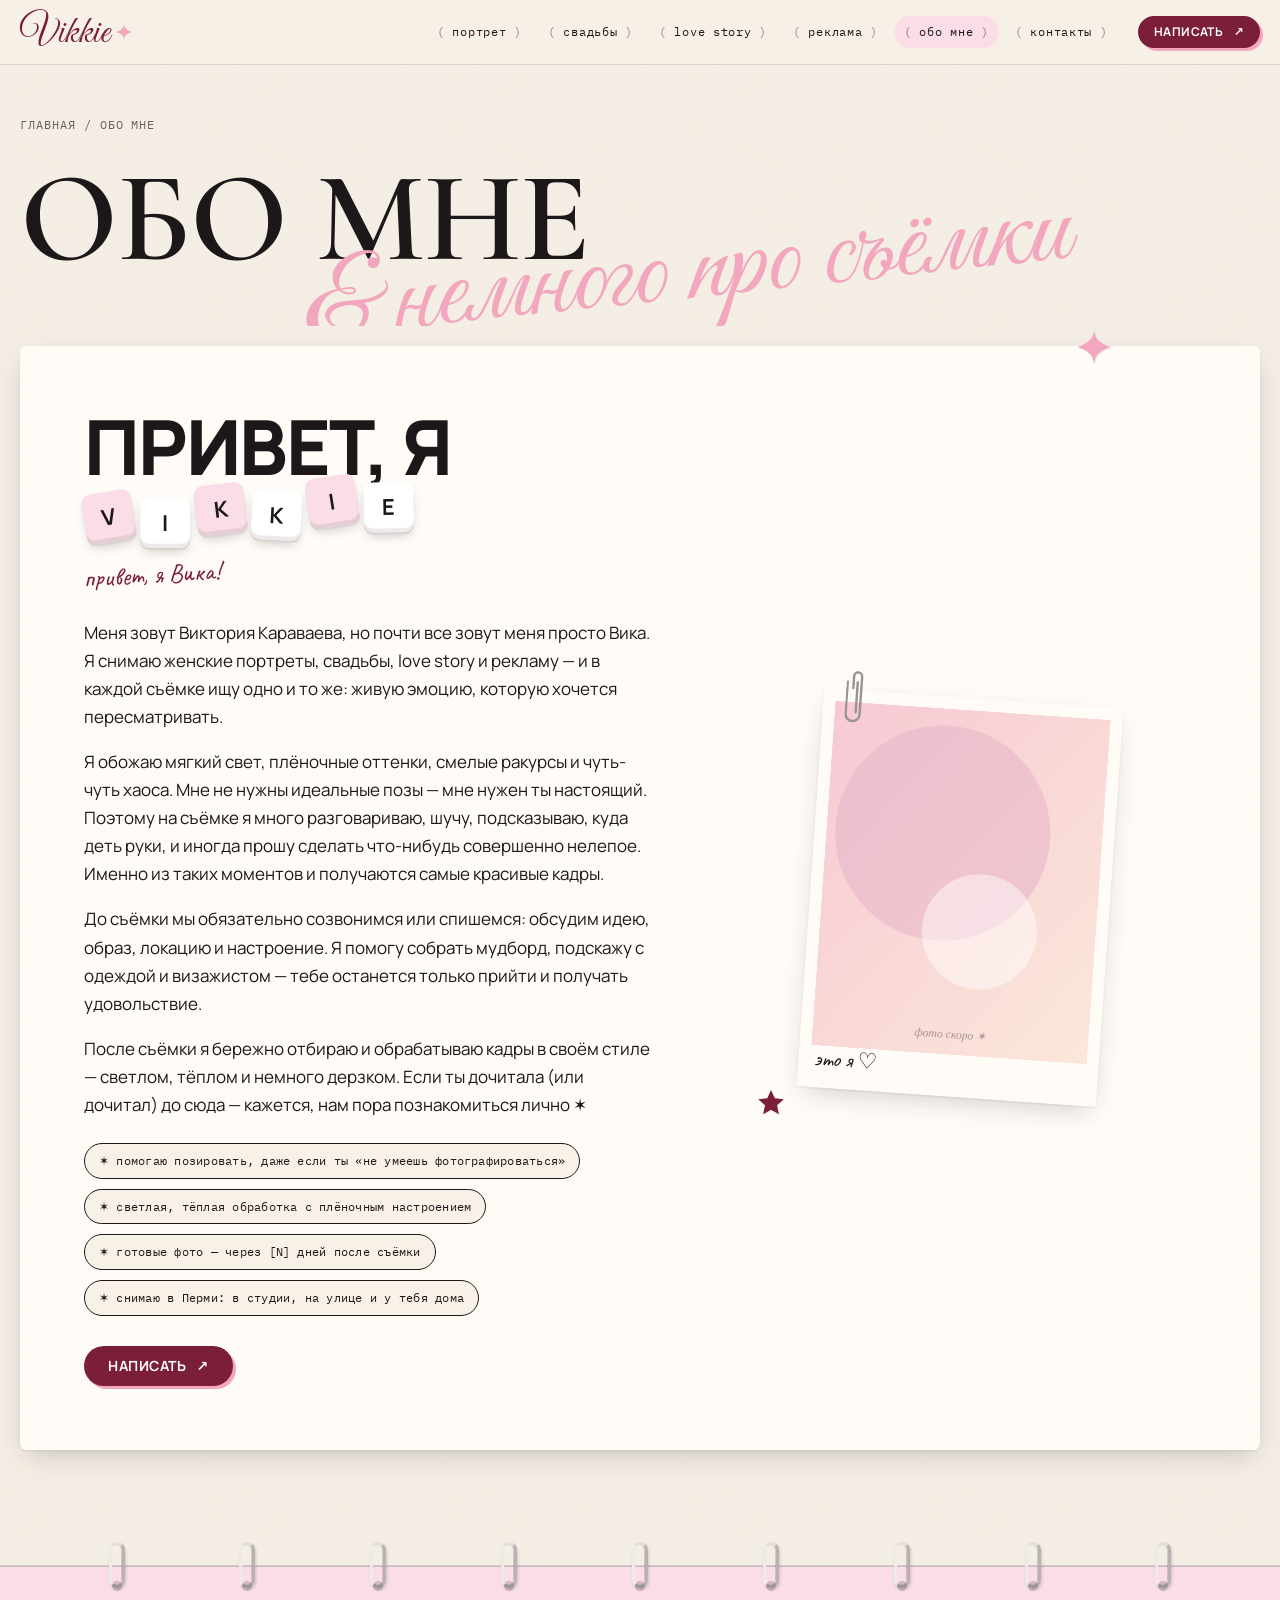
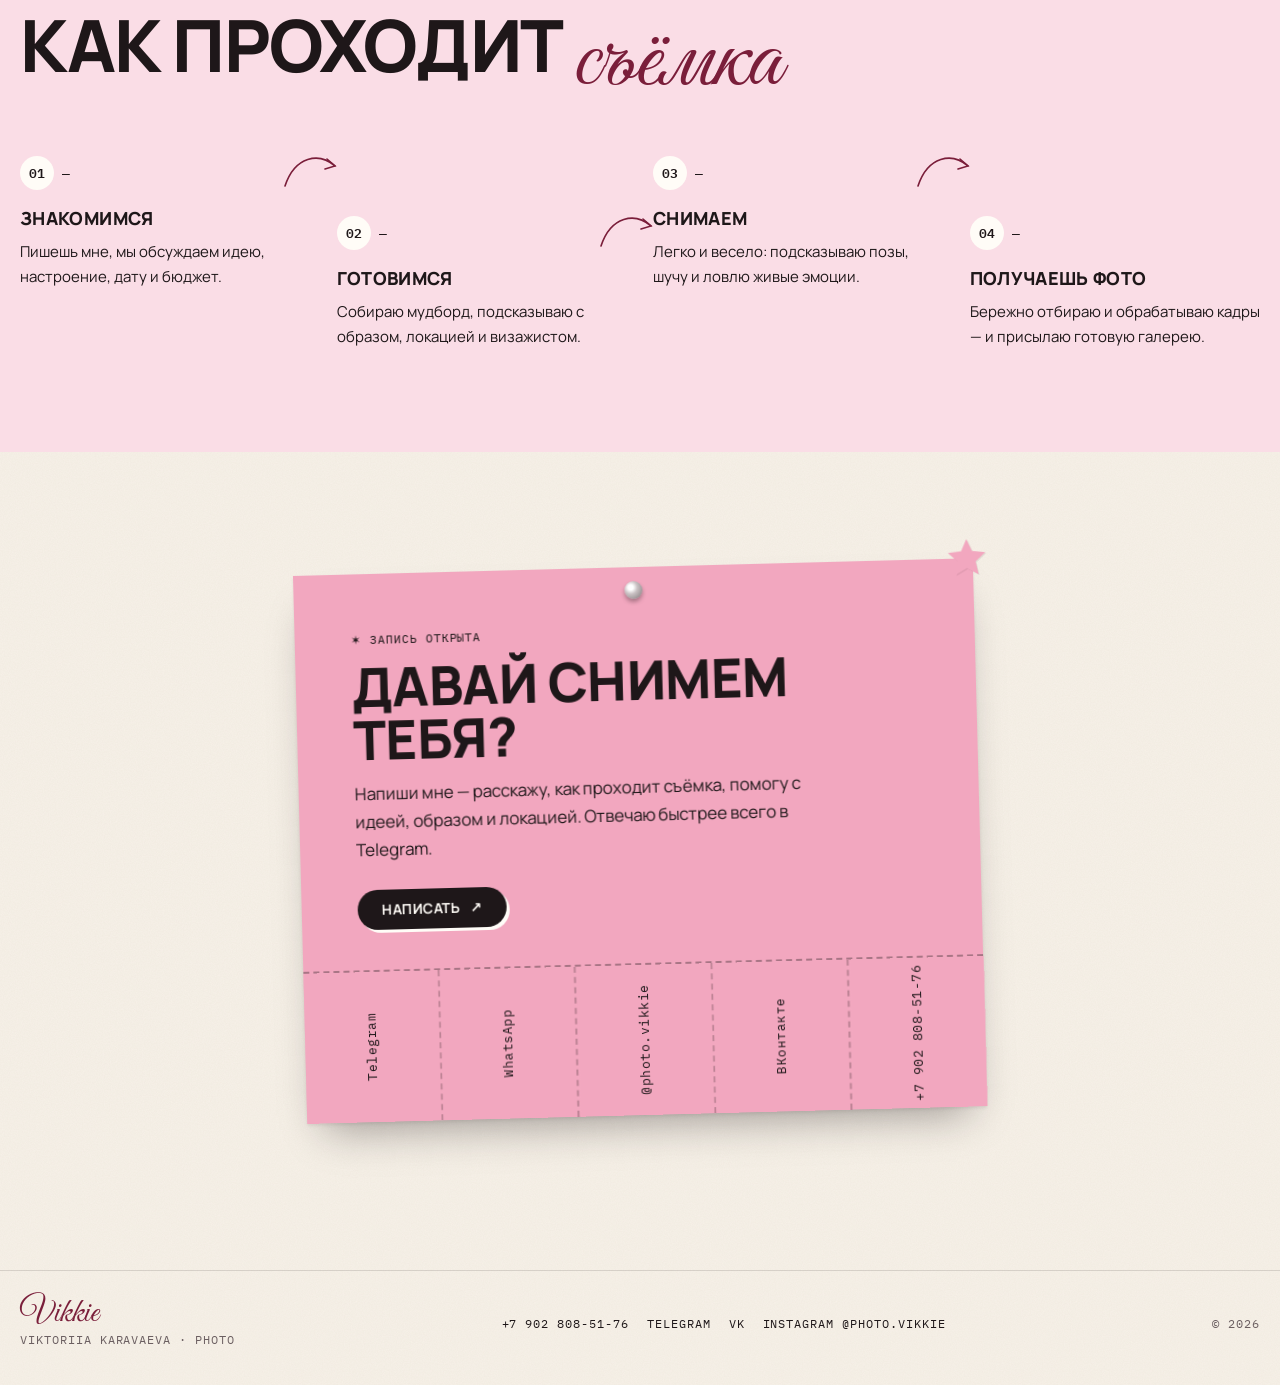
==== about.html @ a3061814 "Сайт-портфолио VIKKIE с админкой Decap CMS" ====
<!doctype html>
<html lang="ru" data-palette="powder">
<head>
  <meta charset="utf-8">
  <meta name="viewport" content="width=device-width, initial-scale=1">
  <title>Обо мне — VIKKIE</title>
  <meta name="description" content="VIKKIE — фотограф Виктория Караваева. Женский портрет, свадьбы, love story и рекламная съёмка.">
  <link rel="icon" href="/assets/favicon.svg" type="image/svg+xml">
  <link rel="preconnect" href="https://fonts.googleapis.com">
  <link rel="preconnect" href="https://fonts.gstatic.com" crossorigin>
  <link href="https://fonts.googleapis.com/css2?family=Caveat:wght@500;600&family=Cormorant+Garamond:ital,wght@0,500;0,600;1,500&family=Great+Vibes&family=IBM+Plex+Mono:wght@400;600&family=Manrope:wght@400;600;800&display=swap&subset=cyrillic" rel="stylesheet">
  <link rel="stylesheet" href="/assets/style.css">
  <script>try{var p=localStorage.getItem('vikkie-palette');if(p)document.documentElement.dataset.palette=p}catch(e){}</script>
</head>
<body data-page="about">
  <div id="app" data-loading></div>
  <script src="/assets/site.js" defer></script>
</body>
</html>
---- assets/style.css ----
/* ═══════════════════════════════════════════════════════════
   VIKKIE — стили сайта
   Палитры переключаются атрибутом <html data-palette="...">
   (выбирается в админке: Тексты и контакты → Главная страница)
   ═══════════════════════════════════════════════════════════ */

:root {
  --paper: #F7F1E8;
  --paper-2: #FFFCF7;
  --ink: #1E1719;
  --muted: #6B5F61;
  --line: rgba(30, 23, 25, .14);

  /* палитра по умолчанию: пудра + бордо */
  --a: #F2A7BF;        /* главный акцент (заливки, леттеринг) */
  --a-soft: #FADDE6;   /* мягкие подложки */
  --a-deep: #7A1E3A;   /* кнопки и акцентный текст */
  --a-2: #EFE2D2;      /* второй цвет (скотч, стикеры) */

  --f-script: "Great Vibes", "Marck Script", cursive;
  --f-serif: "Cormorant Garamond", Georgia, serif;
  --f-sans: "Manrope", system-ui, sans-serif;
  --f-mono: "IBM Plex Mono", ui-monospace, monospace;
  --f-hand: "Caveat", cursive;

  --shadow: 0 1px 2px rgba(30,23,25,.08), 0 10px 28px -8px rgba(30,23,25,.22);
  --radius: 4px;
  --wrap: 1240px;
}
[data-palette="sage"]      { --a:#F0A9C0; --a-soft:#F9DEE7; --a-deep:#4F6440; --a-2:#C9D6B0; }
[data-palette="raspberry"] { --a:#E2336E; --a-soft:#FBD3E0; --a-deep:#A3123F; --a-2:#FFE6EE; }
[data-palette="coral"]     { --a:#FF7B63; --a-soft:#FFDDD3; --a-deep:#C2381F; --a-2:#FFEBD6; }
[data-palette="lavender"]  { --a:#B9A0F3; --a-soft:#ECE4FF; --a-deep:#5B34B8; --a-2:#F6E9F2; }

*, *::before, *::after { box-sizing: border-box; }
html { scroll-behavior: smooth; }
body {
  margin: 0;
  background-color: var(--paper);
  /* бумажная фактура */
  background-image: url("data:image/svg+xml,%3Csvg xmlns='http://www.w3.org/2000/svg' width='240' height='240'%3E%3Cfilter id='n'%3E%3CfeTurbulence type='fractalNoise' baseFrequency='.85' numOctaves='3' stitchTiles='stitch'/%3E%3CfeColorMatrix values='0 0 0 0 .45 0 0 0 0 .38 0 0 0 0 .32 0 0 0 .09 0'/%3E%3C/filter%3E%3Crect width='100%25' height='100%25' filter='url(%23n)'/%3E%3C/svg%3E");
  color: var(--ink);
  font: 400 17px/1.65 var(--f-sans);
  -webkit-font-smoothing: antialiased;
  overflow-x: hidden;
}
img { max-width: 100%; display: block; }
a { color: inherit; }
button { font: inherit; color: inherit; }
::selection { background: var(--a); color: var(--ink); }

.wrap { width: min(100% - 32px, var(--wrap)); margin-inline: auto; }
.mono { font-family: var(--f-mono); font-size: 12px; letter-spacing: .08em; text-transform: uppercase; }
.script { font-family: var(--f-script); font-weight: 400; line-height: .9; }
.hand { font-family: var(--f-hand); font-weight: 600; }
.serif { font-family: var(--f-serif); }
.vlabel {
  writing-mode: vertical-rl; transform: rotate(180deg);
  font-family: var(--f-mono); font-size: 11px; letter-spacing: .3em; text-transform: uppercase; color: var(--muted);
}
.sr-only { position: absolute; width: 1px; height: 1px; overflow: hidden; clip: rect(0 0 0 0); }

/* ── Шапка ─────────────────────────────────────────────── */
.site-header {
  position: sticky; top: 0; z-index: 40;
  background: color-mix(in srgb, var(--paper) 88%, transparent);
  backdrop-filter: blur(8px);
  border-bottom: 1px solid var(--line);
}
.site-header .wrap { display: flex; align-items: center; gap: 20px; min-height: 64px; }
.logo { display: flex; align-items: center; gap: 6px; text-decoration: none; }
.logo .script { font-size: 38px; color: var(--a-deep); line-height: 1; padding-top: 4px; }
.logo svg { width: 16px; height: 16px; color: var(--a); }
.nav { display: flex; gap: 6px; margin-left: auto; flex-wrap: wrap; }
.nav a {
  font-family: var(--f-mono); font-size: 12px; letter-spacing: .06em; text-transform: lowercase;
  text-decoration: none; padding: 6px 10px; border-radius: 999px; transition: background .2s;
}
.nav a::before { content: "( "; opacity: .5; }
.nav a::after { content: " )"; opacity: .5; }
.nav a:hover, .nav a[aria-current="page"] { background: var(--a-soft); }
.burger { display: none; margin-left: auto; background: none; border: 1px solid var(--line); border-radius: 999px; padding: 8px 14px; cursor: pointer; }
@media (max-width: 1020px) {
  .burger { display: block; }
  .nav { display: none; position: absolute; left: 0; right: 0; top: 100%; background: var(--paper-2); padding: 12px 16px 18px; border-bottom: 1px solid var(--line); flex-direction: column; }
  .nav.open { display: flex; }
  .site-header .write { display: none; }
}

/* ── Кнопки и меню «Написать» ─────────────────────────── */
.btn {
  display: inline-flex; align-items: center; gap: 10px;
  background: var(--a-deep); color: var(--paper-2);
  border: 0; border-radius: 999px; padding: 13px 24px;
  font: 700 14px/1 var(--f-sans); letter-spacing: .04em; text-transform: uppercase;
  text-decoration: none; cursor: pointer;
  box-shadow: 3px 3px 0 var(--a);
  transition: transform .15s, box-shadow .15s;
}
.btn:hover { transform: translate(-1px,-1px); box-shadow: 5px 5px 0 var(--a); }
.btn.small { padding: 10px 16px; font-size: 12px; }
.btn.ghost { background: transparent; color: var(--ink); border: 1.5px solid var(--ink); box-shadow: none; }
.write { position: relative; display: inline-block; }
.write-menu {
  position: absolute; z-index: 50; top: calc(100% + 10px); left: 0; min-width: 230px;
  background: var(--paper-2); border-radius: 10px; padding: 8px; box-shadow: var(--shadow);
  display: none; transform: rotate(-1deg);
}
.write.right .write-menu { left: auto; right: 0; }
.write.up .write-menu { top: auto; bottom: calc(100% + 10px); }
.write.open .write-menu { display: block; }
.write-menu a {
  display: flex; align-items: center; gap: 12px; padding: 11px 12px; border-radius: 8px;
  text-decoration: none; font-weight: 600;
}
.write-menu a:hover { background: var(--a-soft); }
.write-menu a span.mono { margin-left: auto; color: var(--muted); font-size: 10px; }
.write-menu .ico { width: 22px; height: 22px; flex: none; color: var(--a-deep); }

/* ── Декор: полароид, скотч, скрепка, звёзды, кольца ──── */
.polaroid {
  --r: 0deg;
  position: relative; background: var(--paper-2);
  padding: 12px 12px 14px; box-shadow: var(--shadow);
  transform: rotate(var(--r)); transition: transform .3s ease;
}
.polaroid img { width: 100%; height: auto; background: var(--a-soft); }
.polaroid figcaption, .polaroid .cap {
  font-family: var(--f-hand); font-size: 22px; line-height: 1.1; color: var(--ink);
  padding: 10px 4px 0; min-height: 34px;
}
a.polaroid:hover, .polaroid.hoverable:hover { transform: rotate(0deg) scale(1.02); z-index: 3; }
.tape::before {
  content: ""; position: absolute; z-index: 2; top: -14px; left: 50%;
  width: 96px; height: 28px; transform: translateX(-50%) rotate(-4deg);
  background: color-mix(in srgb, var(--a-2) 75%, transparent);
  box-shadow: 0 1px 2px rgba(0,0,0,.06);
  -webkit-mask: linear-gradient(90deg, transparent 0 3px, #000 3px calc(100% - 3px), transparent 0) ,
    repeating-linear-gradient(180deg, #000 0 4px, transparent 4px 5px);
}
.tape.pink::before { background: color-mix(in srgb, var(--a) 55%, transparent); transform: translateX(-50%) rotate(3deg); }
.tape.corner::before { left: auto; right: -26px; top: 8px; transform: rotate(38deg); }
.clip { position: absolute; z-index: 3; top: -22px; left: 22px; width: 22px; height: 58px; color: #9a9294; }
.star { position: absolute; z-index: 4; color: var(--a); pointer-events: none; filter: drop-shadow(1px 1px 0 rgba(0,0,0,.08)); }
.star.deep { color: var(--a-deep); }
.star.spin { animation: spin 14s linear infinite; }
@keyframes spin { to { transform: rotate(360deg); } }

.rings {
  position: relative; height: 46px; display: flex; justify-content: space-around; align-items: center;
  padding-inline: 4%;
}
.rings::before { content: ""; position: absolute; left: 0; right: 0; top: 50%; height: 2px; background: linear-gradient(#cfc8c6, #aaa1a3); opacity: .7; }
.rings span {
  position: relative; width: 16px; height: 46px; border-radius: 10px;
  border: 3.5px solid #b9b1b3; border-left-color: #eeeae8; border-top-color: #e3dedc;
  box-shadow: inset -1px 0 0 rgba(0,0,0,.15), 1px 2px 3px rgba(0,0,0,.15);
}
.rings span::after { content: ""; position: absolute; left: 50%; bottom: -6px; transform: translateX(-50%); width: 10px; height: 10px; border-radius: 50%; background: rgba(30,23,25,.18); }

/* ── Общие заголовки ─────────────────────────────────── */
section { position: relative; }
.section { padding: clamp(64px, 9vw, 120px) 0; }
.h-big {
  font-family: var(--f-sans); font-weight: 800; letter-spacing: -.02em; text-transform: uppercase;
  font-size: clamp(34px, 6vw, 72px); line-height: .95; margin: 0;
}
.h-big .blank { display: inline-block; width: 1.6em; border-bottom: .07em solid currentColor; margin: 0 .12em; transform: translateY(-.1em); }
.h-big .script { text-transform: none; font-size: 1.35em; color: var(--a-deep); letter-spacing: 0; font-weight: 400; vertical-align: -.12em; }
.h-serif { font-family: var(--f-serif); font-weight: 500; font-size: clamp(32px, 5vw, 64px); line-height: 1; margin: 0; letter-spacing: -.01em; }
.h-serif em { font-style: italic; color: var(--a-deep); }
.note { font-family: var(--f-hand); font-size: 26px; color: var(--a-deep); transform: rotate(-3deg); display: inline-block; }
.lead { font-size: clamp(18px, 2vw, 21px); color: var(--ink); max-width: 56ch; }
.muted { color: var(--muted); }

/* ── HERO ────────────────────────────────────────────── */
.hero { padding: 40px 0 30px; overflow: hidden; }
.hero .wrap { position: relative; display: grid; grid-template-columns: 1.15fr .85fr; gap: 24px; align-items: center; min-height: min(78vh, 720px); }
.hero-text { position: relative; z-index: 2; }
.hero-kicker { display: flex; gap: 14px; align-items: center; color: var(--muted); }
.hero-kicker::after { content: ""; flex: 0 0 70px; height: 1px; background: var(--ink); opacity: .4; }
.hero-name { position: relative; margin: 0; padding-top: .45em; font-size: inherit; }
.hero-name .script {
  display: block; color: var(--a); font-size: clamp(120px, 21vw, 290px); line-height: .78;
  margin-left: -.04em; text-shadow: 2px 2px 0 color-mix(in srgb, var(--a-deep) 18%, transparent);
}
.hero-name .full {
  display: block; position: relative; margin-top: -0.2em; margin-left: 18%;
  font-family: var(--f-serif); font-weight: 600; text-transform: uppercase;
  letter-spacing: .28em; font-size: clamp(14px, 1.7vw, 20px);
}
.hero-tagline { max-width: 40ch; margin: 34px 0 28px; font-size: clamp(17px, 1.7vw, 20px); }
.hero-actions { display: flex; flex-wrap: wrap; gap: 14px; align-items: center; }
.hero-collage { position: relative; height: clamp(420px, 52vw, 620px); }
.hero-collage .polaroid { position: absolute; width: 58%; }
.hero-collage .p1 { --r: -7deg; top: 2%; left: 4%; }
.hero-collage .p2 { --r: 5deg; top: 24%; right: 0; width: 52%; z-index: 2; }
.hero-collage .p3 { --r: -2deg; bottom: 0; left: 18%; width: 46%; z-index: 3; }
.hero-collage .sticky {
  position: absolute; z-index: 5; right: 6%; bottom: 8%; width: 150px; padding: 16px 14px;
  background: var(--a-soft); transform: rotate(6deg); box-shadow: var(--shadow);
  font-family: var(--f-hand); font-size: 22px; line-height: 1.05;
}
.hero .vlabel { position: absolute; left: -4px; bottom: 0; }
@media (max-width: 860px) {
  .hero .wrap { grid-template-columns: 1fr; min-height: 0; }
  .hero-collage { height: 440px; max-width: 460px; margin: 10px auto 0; width: 100%; }
  .hero .vlabel { display: none; }
  .hero-name .full { margin-left: 8%; }
}

/* бегущая строка */
.marquee {
  background: var(--a-soft); border-block: 1px solid var(--line);
  transform: rotate(-1.2deg); margin: 30px -10px; overflow: hidden; white-space: nowrap;
}
.marquee-track { display: inline-flex; gap: 40px; padding: 14px 0; animation: marquee 32s linear infinite; }
.marquee-track span { font-family: var(--f-serif); font-style: italic; font-size: clamp(22px, 3vw, 34px); display: inline-flex; align-items: center; gap: 40px; }
.marquee-track span::after { content: "✶"; font-style: normal; color: var(--a-deep); font-size: .7em; }
@keyframes marquee { to { transform: translateX(-50%); } }

/* вступление */
.intro .wrap { display: grid; grid-template-columns: 140px 1fr; gap: 30px; }
.intro .num { font-family: var(--f-mono); font-size: 13px; color: var(--muted); padding-top: 14px; }
.intro .h-serif { max-width: 18ch; }
.intro p { margin: 24px 0 0 auto; max-width: 52ch; }
@media (max-width: 700px) { .intro .wrap { grid-template-columns: 1fr; gap: 6px; } }

/* ── Избранное (masonry) ─────────────────────────────── */
.featured-head { display: flex; flex-wrap: wrap; align-items: end; justify-content: space-between; gap: 16px; margin-bottom: 54px; }
.masonry { columns: 3 280px; column-gap: 34px; }
.masonry > * { break-inside: avoid; margin-bottom: 42px; display: block; text-decoration: none; }
.polaroid .cat-tag {
  position: absolute; z-index: 3; bottom: 14px; right: 14px; background: var(--a-soft); color: var(--a-deep);
  font-family: var(--f-mono); font-size: 10px; letter-spacing: .1em; text-transform: uppercase; padding: 4px 8px; border-radius: 99px;
}

/* ── Обо мне (тизер и страница) ───────────────────────── */
.about-card {
  position: relative; background: var(--paper-2); border-radius: 6px; box-shadow: var(--shadow);
  padding: clamp(28px, 5vw, 64px);
}
.about-grid { display: grid; grid-template-columns: 1.1fr .9fr; gap: clamp(30px, 5vw, 70px); align-items: center; }
.hi { display: flex; flex-wrap: wrap; align-items: center; gap: 4px 18px; }
.hi .h-big { font-size: clamp(40px, 6vw, 76px); }
.keys { display: flex; gap: 6px; transform: rotate(-4deg); }
.keys span {
  display: grid; place-items: center; width: clamp(34px, 4.4vw, 50px); aspect-ratio: 1;
  background: #fff; border-radius: 9px; font: 700 clamp(16px, 2vw, 22px)/1 var(--f-sans);
  box-shadow: inset 0 -4px 0 rgba(0,0,0,.08), 0 2px 0 #d9d2d0, 0 6px 12px -4px rgba(0,0,0,.25);
  transform: rotate(var(--k, 0deg)) translateY(var(--y, 0));
}
.keys span:nth-child(odd) { background: var(--a-soft); }
.about-text p { margin: 0 0 1em; }
.facts { display: flex; flex-wrap: wrap; gap: 10px; margin: 24px 0 30px; padding: 0; list-style: none; }
.facts li {
  font-family: var(--f-mono); font-size: 12px; letter-spacing: .02em;
  border: 1px solid var(--ink); border-radius: 999px; padding: 7px 14px; background: var(--paper);
}
.about-photo { position: relative; max-width: 380px; justify-self: center; width: 100%; }
.about-photo .polaroid { --r: 4deg; }
@media (max-width: 860px) { .about-grid { grid-template-columns: 1fr; } .about-photo { order: -1; max-width: 300px; } }

/* ── Категории (папки-разделители) ───────────────────── */
.cats-head { display: grid; grid-template-columns: 1fr auto; align-items: end; gap: 20px; margin-bottom: 60px; }
.cats { display: grid; grid-template-columns: repeat(4, 1fr); gap: 26px; }
.cat {
  position: relative; display: block; text-decoration: none;
  background: var(--paper-2); border-radius: 0 10px 10px 10px; padding: 14px 14px 22px;
  box-shadow: var(--shadow); transition: transform .3s;
}
.cat:nth-child(1) { transform: rotate(-2deg); }
.cat:nth-child(2) { transform: rotate(1.5deg) translateY(40px); }
.cat:nth-child(3) { transform: rotate(-1deg) translateY(-10px); }
.cat:nth-child(4) { transform: rotate(2.5deg) translateY(30px); }
.cat:hover { transform: rotate(0) translateY(-6px); }
.cat .tab {
  position: absolute; top: -30px; left: 0; height: 30px; padding: 6px 16px 0;
  background: var(--paper-2); border-radius: 10px 10px 0 0;
  font-family: var(--f-mono); font-size: 11px; letter-spacing: .1em; text-transform: uppercase;
}
.cat:nth-child(even) .tab { background: var(--a-soft); left: 30%; }
.cat .cover { aspect-ratio: 4/5; overflow: hidden; background: var(--a-soft); }
.cat .cover img { width: 100%; height: 100%; object-fit: cover; transition: transform .6s; }
.cat:hover .cover img { transform: scale(1.05); }
.cat h3 { font-family: var(--f-serif); font-weight: 600; font-size: 30px; line-height: 1; margin: 18px 0 2px; }
.cat .hand { color: var(--a-deep); font-size: 22px; }
.cat .more { display: block; margin-top: 12px; }
@media (max-width: 1000px) { .cats { grid-template-columns: repeat(2, 1fr); row-gap: 70px; } .cat:nth-child(n) { transform: rotate(0); } }
@media (max-width: 520px) { .cats { grid-template-columns: 1fr; } .cats-head { grid-template-columns: 1fr; } }

/* ── Как проходит съёмка ─────────────────────────────── */
.process { background: var(--a-soft); padding-block: 0 clamp(64px, 8vw, 110px); }
.process .rings { transform: translateY(-23px); }
.steps { display: grid; grid-template-columns: repeat(4, 1fr); gap: 26px; margin-top: 40px; counter-reset: step; }
.step { position: relative; padding-top: 10px; }
.step:nth-child(even) { margin-top: 60px; }
.step .n { font-family: var(--f-mono); font-size: 13px; display: flex; align-items: center; gap: 8px; }
.step .n b { display: grid; place-items: center; width: 34px; height: 34px; border-radius: 50%; background: var(--paper-2); font-weight: 600; }
.step h3 { font-family: var(--f-sans); font-weight: 800; text-transform: uppercase; font-size: 18px; margin: 14px 0 6px; letter-spacing: .02em; }
.step p { margin: 0; font-size: 15px; }
.step svg.arrow { position: absolute; right: -30px; top: 0; width: 60px; height: 50px; color: var(--a-deep); }
.step:last-child svg.arrow { display: none; }
@media (max-width: 900px) { .steps { grid-template-columns: 1fr 1fr; } .step:nth-child(even) { margin-top: 0; } .step svg.arrow { display: none; } }
@media (max-width: 520px) { .steps { grid-template-columns: 1fr; } }

/* ── Контакты: объявление с отрывными листочками ─────── */
.contact .wrap { display: grid; place-items: center; }
.flyer {
  position: relative; width: min(100%, 680px); background: var(--a);
  padding: clamp(32px, 5vw, 56px) clamp(24px, 5vw, 56px) 0; transform: rotate(-1.5deg);
  box-shadow: 0 2px 3px rgba(0,0,0,.08), 0 24px 40px -18px rgba(30,23,25,.4);
}
.flyer .pin { position: absolute; top: 14px; left: 50%; transform: translateX(-50%); width: 18px; height: 18px; border-radius: 50%; background: radial-gradient(circle at 35% 35%, #fff 0 15%, #c9c1c3 40%, #7d7476); box-shadow: 0 3px 4px rgba(0,0,0,.3); }
.flyer h2 { font-family: var(--f-sans); font-weight: 800; text-transform: uppercase; font-size: clamp(32px, 5vw, 54px); line-height: .98; margin: 10px 0 14px; letter-spacing: -.01em; color: var(--ink); }
.flyer p { max-width: 46ch; margin: 0 0 26px; }
.flyer .btn { background: var(--ink); box-shadow: 3px 3px 0 var(--paper-2); }
.tabs { display: flex; margin: 40px calc(-1 * clamp(24px, 5vw, 56px)) 0; border-top: 2px dashed rgba(30,23,25,.35); }
.tabs a {
  flex: 1; min-width: 0; height: 150px; display: flex; align-items: center; justify-content: center;
  border-left: 2px dashed rgba(30,23,25,.25); text-decoration: none;
  writing-mode: vertical-rl; transform: rotate(180deg);
  font-family: var(--f-mono); font-size: 13px; letter-spacing: .04em; background: var(--a);
  transition: transform .2s;
}
.tabs a:last-child { border-left: 0; }
.tabs a:hover { transform: rotate(180deg) translateY(-8px) rotate(-3deg); background: var(--a-soft); }
@media (max-width: 520px) { .tabs a { height: 130px; font-size: 11px; } }

/* ── Подвал ─────────────────────────────────────────── */
.site-footer { border-top: 1px solid var(--line); padding: 28px 0 36px; margin-top: 40px; }
.site-footer .wrap { display: flex; flex-wrap: wrap; gap: 16px 30px; align-items: center; justify-content: space-between; }
.site-footer .script { font-size: 34px; color: var(--a-deep); }
.site-footer nav { display: flex; flex-wrap: wrap; gap: 6px 18px; }
.site-footer a { text-decoration: none; }
.site-footer a:hover { text-decoration: underline; }

/* ── Страница категории ──────────────────────────────── */
.page-head { padding: 50px 0 40px; position: relative; overflow: hidden; }
.crumbs { color: var(--muted); }
.crumbs a { text-decoration: none; }
.page-title { position: relative; margin: 26px 0 10px; }
.page-title h1 { font-family: var(--f-serif); font-weight: 600; text-transform: uppercase; font-size: clamp(48px, 10vw, 140px); line-height: .9; letter-spacing: -.01em; margin: 0; }
.page-title .script { position: absolute; left: clamp(40px, 22vw, 360px); bottom: -.42em; color: var(--a); font-size: clamp(54px, 9vw, 120px); transform: rotate(-6deg); white-space: nowrap; pointer-events: none; }
.page-desc { display: grid; grid-template-columns: 1fr 1fr; gap: 30px; margin-top: 70px; align-items: end; }
.cat-switch { display: flex; flex-wrap: wrap; gap: 8px; justify-content: flex-end; }
.cat-switch a { text-decoration: none; border: 1px solid var(--ink); border-radius: 999px; padding: 6px 14px; font-family: var(--f-mono); font-size: 12px; }
.cat-switch a[aria-current="page"], .cat-switch a:hover { background: var(--a); border-color: var(--a); }
@media (max-width: 760px) { .page-desc { grid-template-columns: 1fr; } .cat-switch { justify-content: flex-start; } }
.gallery { padding-bottom: 60px; }
.gallery .polaroid { cursor: zoom-in; border: 0; width: 100%; text-align: left; }
.empty { text-align: center; padding: 60px 0; }

/* лайтбокс */
.lightbox { position: fixed; inset: 0; z-index: 100; background: rgba(247, 241, 232, .96); display: none; align-items: center; justify-content: center; padding: 60px 70px; }
.lightbox.open { display: flex; }
.lightbox figure { margin: 0; background: var(--paper-2); padding: 14px 14px 10px; box-shadow: var(--shadow); max-height: 100%; display: flex; flex-direction: column; }
.lightbox img { max-height: calc(100vh - 190px); max-width: min(1100px, calc(100vw - 140px)); width: auto; object-fit: contain; }
.lightbox figcaption { font-family: var(--f-hand); font-size: 24px; padding-top: 6px; min-height: 30px; }
.lb-btn { position: absolute; background: var(--paper-2); border: 1px solid var(--line); border-radius: 50%; width: 48px; height: 48px; font-size: 20px; cursor: pointer; display: grid; place-items: center; }
.lb-btn:hover { background: var(--a-soft); }
.lb-close { top: 16px; right: 16px; }
.lb-prev { left: 12px; top: 50%; transform: translateY(-50%); }
.lb-next { right: 12px; top: 50%; transform: translateY(-50%); }
.lb-count { position: absolute; bottom: 18px; left: 50%; transform: translateX(-50%); }
@media (max-width: 600px) { .lightbox { padding: 70px 10px; } .lightbox img { max-width: calc(100vw - 48px); } .lb-prev, .lb-next { top: auto; bottom: 10px; transform: none; } }

/* ── Палитры (демо-страница) ─────────────────────────── */
.swatches { display: grid; grid-template-columns: repeat(auto-fit, minmax(210px, 1fr)); gap: 30px; margin-top: 40px; }
.swatch { background: var(--paper-2); padding: 12px 12px 18px; box-shadow: var(--shadow); text-decoration: none; display: block; transition: transform .25s; }
.swatch:nth-child(odd) { transform: rotate(-1.5deg); } .swatch:nth-child(even) { transform: rotate(1.5deg); }
.swatch:hover { transform: rotate(0) translateY(-6px); }
.swatch .chip { height: 170px; background: var(--a); position: relative; padding: 14px; display: flex; flex-direction: column; justify-content: flex-end; }
.swatch .chip .script { font-size: 64px; color: var(--paper-2); }
.swatch .row { display: flex; height: 34px; }
.swatch .row i { flex: 1; }
.swatch h3 { font-family: var(--f-sans); font-weight: 800; font-size: 15px; text-transform: uppercase; letter-spacing: .04em; margin: 14px 0 2px; }

/* загрузка */
[data-loading] { opacity: 0; }
.fade-in { animation: fade .7s ease both; }
@keyframes fade { from { opacity: 0; transform: translateY(14px); } to { opacity: 1; transform: none; } }
@media (prefers-reduced-motion: reduce) { *, *::before, *::after { animation: none !important; transition: none !important; } }
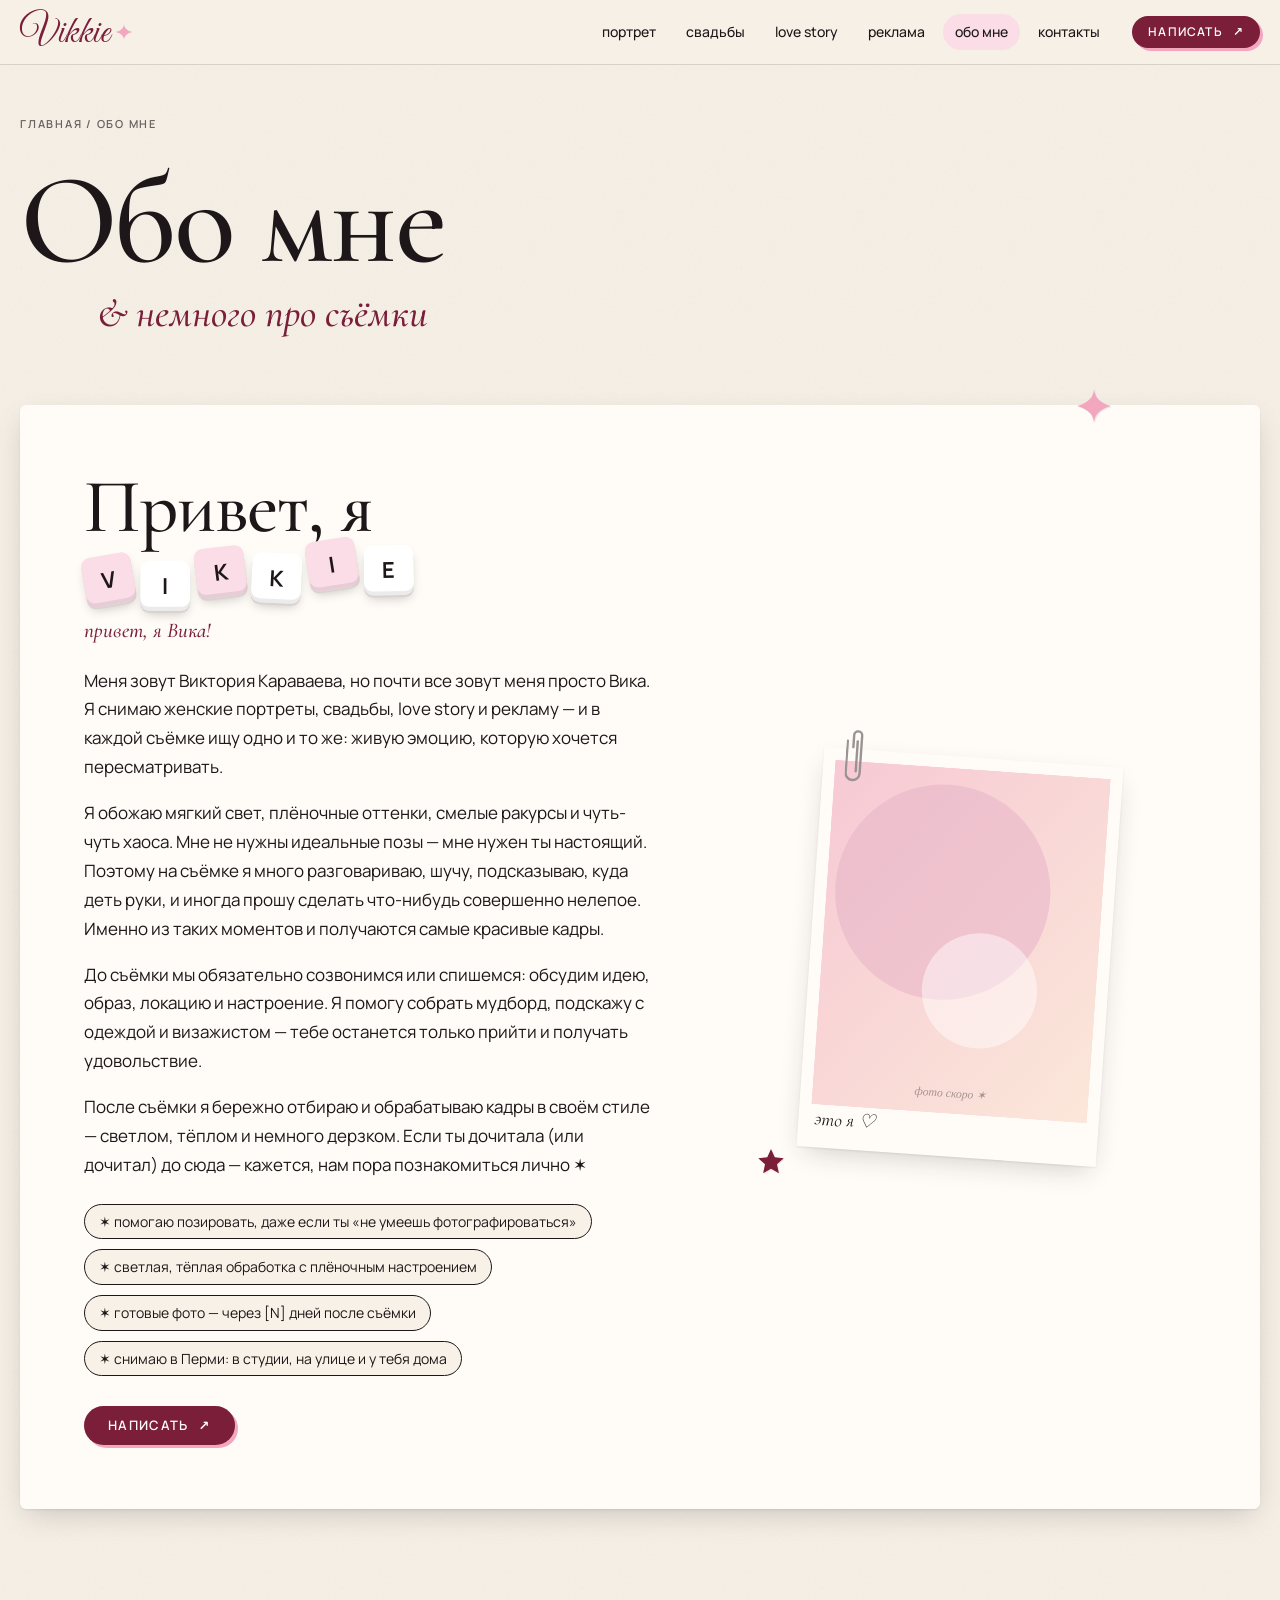
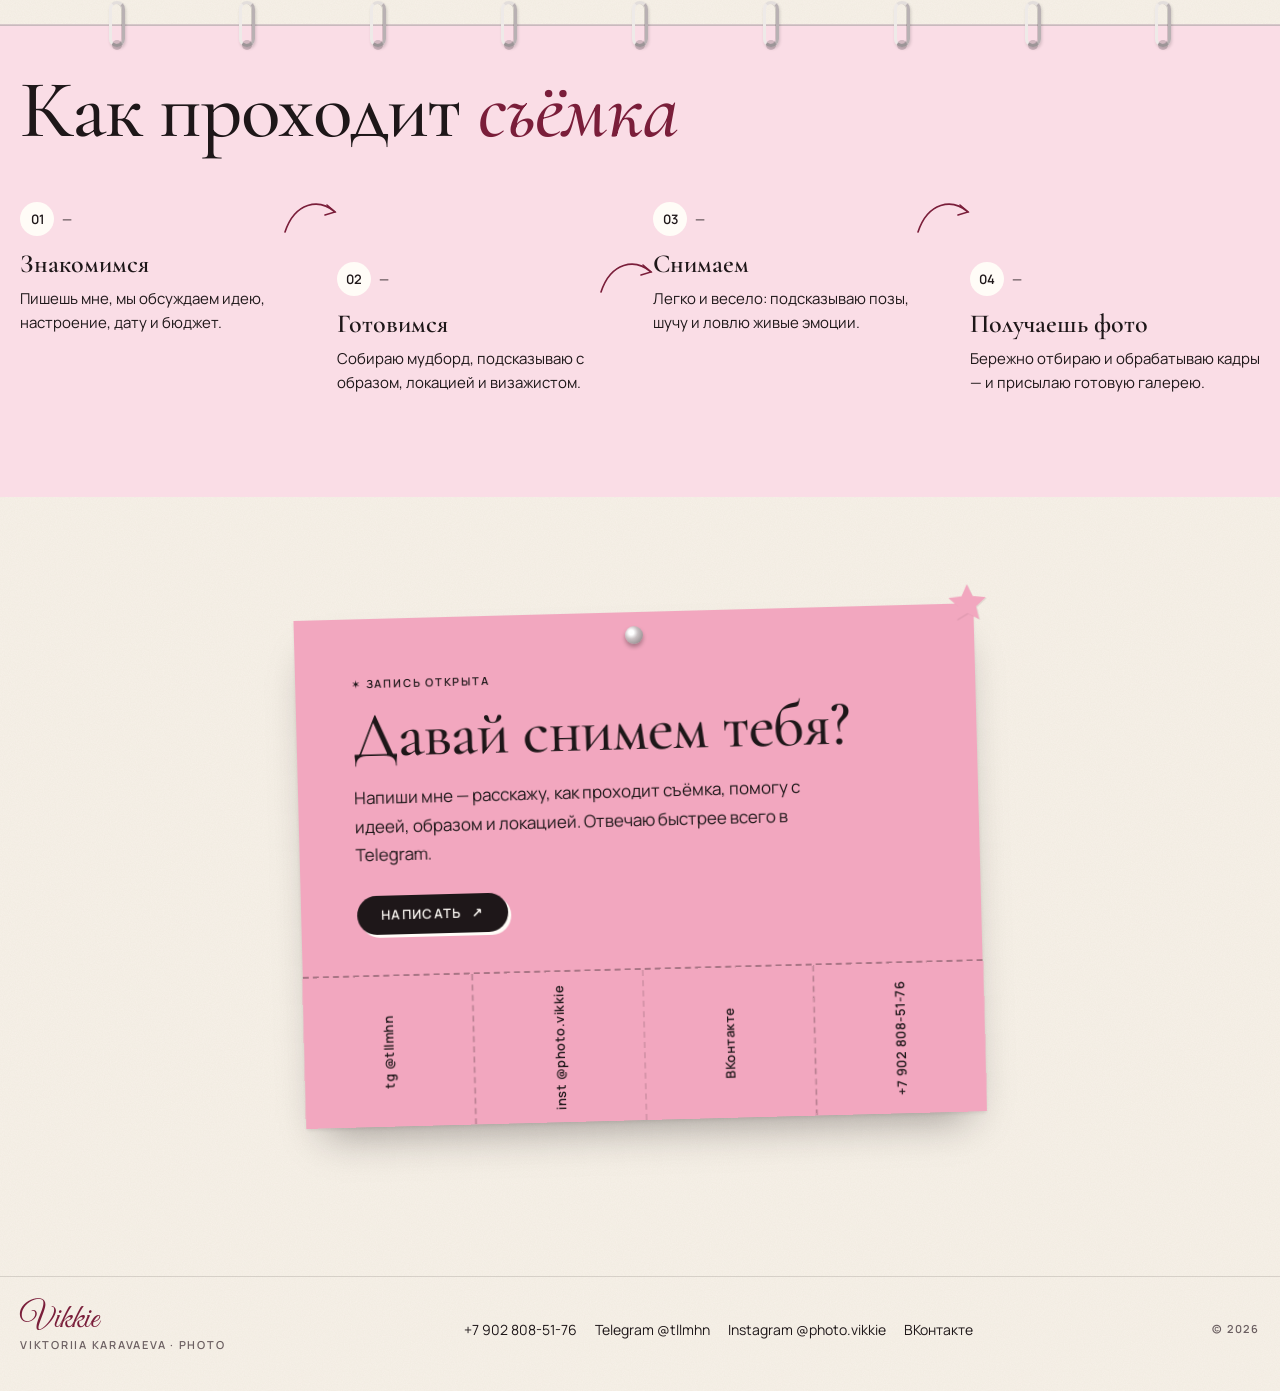
==== commit 801d6dbf: "Типографика: Cormorant + Manrope; контакты без WhatsApp, новый Telegram и VK" ====
--- a/about.html
+++ b/about.html
@@ -8,7 +8,7 @@
   <link rel="icon" href="/assets/favicon.svg" type="image/svg+xml">
   <link rel="preconnect" href="https://fonts.googleapis.com">
   <link rel="preconnect" href="https://fonts.gstatic.com" crossorigin>
-  <link href="https://fonts.googleapis.com/css2?family=Caveat:wght@500;600&family=Cormorant+Garamond:ital,wght@0,500;0,600;1,500&family=Great+Vibes&family=IBM+Plex+Mono:wght@400;600&family=Manrope:wght@400;600;800&display=swap&subset=cyrillic" rel="stylesheet">
+  <link href="https://fonts.googleapis.com/css2?family=Cormorant+Garamond:ital,wght@0,500;0,600;1,500&family=Great+Vibes&family=Manrope:wght@400;500;600&display=swap&subset=cyrillic" rel="stylesheet">
   <link rel="stylesheet" href="/assets/style.css">
   <script>try{var p=localStorage.getItem('vikkie-palette');if(p)document.documentElement.dataset.palette=p}catch(e){}</script>
 </head>
--- a/assets/style.css
+++ b/assets/style.css
@@ -17,11 +17,13 @@
   --a-deep: #7A1E3A;   /* кнопки и акцентный текст */
   --a-2: #EFE2D2;      /* второй цвет (скотч, стикеры) */
 
-  --f-script: "Great Vibes", "Marck Script", cursive;
+  /* Типографика: 1 антиква (заголовки, акценты) + 1 гротеск (текст, подписи).
+     Каллиграфия — только логотип «Vikkie». */
+  --f-script: "Great Vibes", cursive;
   --f-serif: "Cormorant Garamond", Georgia, serif;
   --f-sans: "Manrope", system-ui, sans-serif;
-  --f-mono: "IBM Plex Mono", ui-monospace, monospace;
-  --f-hand: "Caveat", cursive;
+  --f-mono: var(--f-sans);
+  --f-hand: var(--f-serif);
 
   --shadow: 0 1px 2px rgba(30,23,25,.08), 0 10px 28px -8px rgba(30,23,25,.22);
   --radius: 4px;
@@ -40,7 +42,7 @@
   /* бумажная фактура */
   background-image: url("data:image/svg+xml,%3Csvg xmlns='http://www.w3.org/2000/svg' width='240' height='240'%3E%3Cfilter id='n'%3E%3CfeTurbulence type='fractalNoise' baseFrequency='.85' numOctaves='3' stitchTiles='stitch'/%3E%3CfeColorMatrix values='0 0 0 0 .45 0 0 0 0 .38 0 0 0 0 .32 0 0 0 .09 0'/%3E%3C/filter%3E%3Crect width='100%25' height='100%25' filter='url(%23n)'/%3E%3C/svg%3E");
   color: var(--ink);
-  font: 400 17px/1.65 var(--f-sans);
+  font: 400 17px/1.7 var(--f-sans);
   -webkit-font-smoothing: antialiased;
   overflow-x: hidden;
 }
@@ -50,13 +52,14 @@
 ::selection { background: var(--a); color: var(--ink); }
 
 .wrap { width: min(100% - 32px, var(--wrap)); margin-inline: auto; }
-.mono { font-family: var(--f-mono); font-size: 12px; letter-spacing: .08em; text-transform: uppercase; }
-.script { font-family: var(--f-script); font-weight: 400; line-height: .9; }
-.hand { font-family: var(--f-hand); font-weight: 600; }
+.mono { font-family: var(--f-sans); font-size: 11px; font-weight: 600; letter-spacing: .16em; text-transform: uppercase; }
+.wordmark { font-family: var(--f-script); font-weight: 400; line-height: .9; }
+.script { font-family: var(--f-serif); font-style: italic; font-weight: 500; }
+.hand { font-family: var(--f-serif); font-style: italic; font-weight: 500; }
 .serif { font-family: var(--f-serif); }
 .vlabel {
   writing-mode: vertical-rl; transform: rotate(180deg);
-  font-family: var(--f-mono); font-size: 11px; letter-spacing: .3em; text-transform: uppercase; color: var(--muted);
+  font-family: var(--f-sans); font-size: 10px; font-weight: 600; letter-spacing: .3em; text-transform: uppercase; color: var(--muted);
 }
 .sr-only { position: absolute; width: 1px; height: 1px; overflow: hidden; clip: rect(0 0 0 0); }
 
@@ -69,15 +72,13 @@
 }
 .site-header .wrap { display: flex; align-items: center; gap: 20px; min-height: 64px; }
 .logo { display: flex; align-items: center; gap: 6px; text-decoration: none; }
-.logo .script { font-size: 38px; color: var(--a-deep); line-height: 1; padding-top: 4px; }
+.logo .wordmark { font-size: 38px; color: var(--a-deep); line-height: 1; padding-top: 4px; }
 .logo svg { width: 16px; height: 16px; color: var(--a); }
 .nav { display: flex; gap: 6px; margin-left: auto; flex-wrap: wrap; }
 .nav a {
-  font-family: var(--f-mono); font-size: 12px; letter-spacing: .06em; text-transform: lowercase;
-  text-decoration: none; padding: 6px 10px; border-radius: 999px; transition: background .2s;
-}
-.nav a::before { content: "( "; opacity: .5; }
-.nav a::after { content: " )"; opacity: .5; }
+  font-family: var(--f-sans); font-size: 14px; font-weight: 500;
+  text-decoration: none; padding: 6px 12px; border-radius: 999px; transition: background .2s;
+}
 .nav a:hover, .nav a[aria-current="page"] { background: var(--a-soft); }
 .burger { display: none; margin-left: auto; background: none; border: 1px solid var(--line); border-radius: 999px; padding: 8px 14px; cursor: pointer; }
 @media (max-width: 1020px) {
@@ -92,7 +93,7 @@
   display: inline-flex; align-items: center; gap: 10px;
   background: var(--a-deep); color: var(--paper-2);
   border: 0; border-radius: 999px; padding: 13px 24px;
-  font: 700 14px/1 var(--f-sans); letter-spacing: .04em; text-transform: uppercase;
+  font: 600 13px/1 var(--f-sans); letter-spacing: .1em; text-transform: uppercase;
   text-decoration: none; cursor: pointer;
   box-shadow: 3px 3px 0 var(--a);
   transition: transform .15s, box-shadow .15s;
@@ -126,7 +127,7 @@
 }
 .polaroid img { width: 100%; height: auto; background: var(--a-soft); }
 .polaroid figcaption, .polaroid .cap {
-  font-family: var(--f-hand); font-size: 22px; line-height: 1.1; color: var(--ink);
+  font-family: var(--f-serif); font-style: italic; font-size: 19px; line-height: 1.2; color: var(--ink);
   padding: 10px 4px 0; min-height: 34px;
 }
 a.polaroid:hover, .polaroid.hoverable:hover { transform: rotate(0deg) scale(1.02); z-index: 3; }
@@ -162,14 +163,14 @@
 section { position: relative; }
 .section { padding: clamp(64px, 9vw, 120px) 0; }
 .h-big {
-  font-family: var(--f-sans); font-weight: 800; letter-spacing: -.02em; text-transform: uppercase;
-  font-size: clamp(34px, 6vw, 72px); line-height: .95; margin: 0;
-}
-.h-big .blank { display: inline-block; width: 1.6em; border-bottom: .07em solid currentColor; margin: 0 .12em; transform: translateY(-.1em); }
-.h-big .script { text-transform: none; font-size: 1.35em; color: var(--a-deep); letter-spacing: 0; font-weight: 400; vertical-align: -.12em; }
-.h-serif { font-family: var(--f-serif); font-weight: 500; font-size: clamp(32px, 5vw, 64px); line-height: 1; margin: 0; letter-spacing: -.01em; }
+  font-family: var(--f-serif); font-weight: 500; letter-spacing: -.015em;
+  font-size: clamp(40px, 6.4vw, 84px); line-height: 1; margin: 0;
+}
+.h-big .blank { display: inline-block; width: 1.2em; border-bottom: 1.5px solid currentColor; margin: 0 .18em; transform: translateY(-.25em); }
+.h-big .script { color: var(--a-deep); }
+.h-serif { font-family: var(--f-serif); font-weight: 500; font-size: clamp(34px, 5vw, 64px); line-height: 1.05; margin: 0; letter-spacing: -.01em; }
 .h-serif em { font-style: italic; color: var(--a-deep); }
-.note { font-family: var(--f-hand); font-size: 26px; color: var(--a-deep); transform: rotate(-3deg); display: inline-block; }
+.note { font-family: var(--f-serif); font-style: italic; font-weight: 500; font-size: 21px; line-height: 1.3; color: var(--a-deep); display: inline-block; }
 .lead { font-size: clamp(18px, 2vw, 21px); color: var(--ink); max-width: 56ch; }
 .muted { color: var(--muted); }
 
@@ -179,15 +180,15 @@
 .hero-text { position: relative; z-index: 2; }
 .hero-kicker { display: flex; gap: 14px; align-items: center; color: var(--muted); }
 .hero-kicker::after { content: ""; flex: 0 0 70px; height: 1px; background: var(--ink); opacity: .4; }
-.hero-name { position: relative; margin: 0; padding-top: .45em; font-size: inherit; }
-.hero-name .script {
+.hero-name { position: relative; margin: 0; padding-top: clamp(36px, 5.5vw, 80px); font-size: inherit; }
+.hero-name .wordmark {
   display: block; color: var(--a); font-size: clamp(120px, 21vw, 290px); line-height: .78;
   margin-left: -.04em; text-shadow: 2px 2px 0 color-mix(in srgb, var(--a-deep) 18%, transparent);
 }
 .hero-name .full {
   display: block; position: relative; margin-top: -0.2em; margin-left: 18%;
-  font-family: var(--f-serif); font-weight: 600; text-transform: uppercase;
-  letter-spacing: .28em; font-size: clamp(14px, 1.7vw, 20px);
+  font-family: var(--f-sans); font-weight: 500; text-transform: uppercase;
+  letter-spacing: .32em; font-size: clamp(11px, 1.2vw, 14px);
 }
 .hero-tagline { max-width: 40ch; margin: 34px 0 28px; font-size: clamp(17px, 1.7vw, 20px); }
 .hero-actions { display: flex; flex-wrap: wrap; gap: 14px; align-items: center; }
@@ -199,7 +200,7 @@
 .hero-collage .sticky {
   position: absolute; z-index: 5; right: 6%; bottom: 8%; width: 150px; padding: 16px 14px;
   background: var(--a-soft); transform: rotate(6deg); box-shadow: var(--shadow);
-  font-family: var(--f-hand); font-size: 22px; line-height: 1.05;
+  font-family: var(--f-serif); font-style: italic; font-weight: 500; font-size: 19px; line-height: 1.2;
 }
 .hero .vlabel { position: absolute; left: -4px; bottom: 0; }
 @media (max-width: 860px) {
@@ -254,7 +255,7 @@
 .about-text p { margin: 0 0 1em; }
 .facts { display: flex; flex-wrap: wrap; gap: 10px; margin: 24px 0 30px; padding: 0; list-style: none; }
 .facts li {
-  font-family: var(--f-mono); font-size: 12px; letter-spacing: .02em;
+  font-family: var(--f-sans); font-size: 14px; line-height: 1.4;
   border: 1px solid var(--ink); border-radius: 999px; padding: 7px 14px; background: var(--paper);
 }
 .about-photo { position: relative; max-width: 380px; justify-self: center; width: 100%; }
@@ -277,14 +278,14 @@
 .cat .tab {
   position: absolute; top: -30px; left: 0; height: 30px; padding: 6px 16px 0;
   background: var(--paper-2); border-radius: 10px 10px 0 0;
-  font-family: var(--f-mono); font-size: 11px; letter-spacing: .1em; text-transform: uppercase;
+  font-family: var(--f-sans); font-size: 10px; font-weight: 600; letter-spacing: .16em; text-transform: uppercase;
 }
 .cat:nth-child(even) .tab { background: var(--a-soft); left: 30%; }
 .cat .cover { aspect-ratio: 4/5; overflow: hidden; background: var(--a-soft); }
 .cat .cover img { width: 100%; height: 100%; object-fit: cover; transition: transform .6s; }
 .cat:hover .cover img { transform: scale(1.05); }
-.cat h3 { font-family: var(--f-serif); font-weight: 600; font-size: 30px; line-height: 1; margin: 18px 0 2px; }
-.cat .hand { color: var(--a-deep); font-size: 22px; }
+.cat h3 { font-family: var(--f-serif); font-weight: 500; font-size: 30px; line-height: 1.05; margin: 18px 0 4px; }
+.cat .hand { color: var(--a-deep); font-size: 18px; }
 .cat .more { display: block; margin-top: 12px; }
 @media (max-width: 1000px) { .cats { grid-template-columns: repeat(2, 1fr); row-gap: 70px; } .cat:nth-child(n) { transform: rotate(0); } }
 @media (max-width: 520px) { .cats { grid-template-columns: 1fr; } .cats-head { grid-template-columns: 1fr; } }
@@ -295,10 +296,10 @@
 .steps { display: grid; grid-template-columns: repeat(4, 1fr); gap: 26px; margin-top: 40px; counter-reset: step; }
 .step { position: relative; padding-top: 10px; }
 .step:nth-child(even) { margin-top: 60px; }
-.step .n { font-family: var(--f-mono); font-size: 13px; display: flex; align-items: center; gap: 8px; }
+.step .n { font-family: var(--f-sans); font-size: 13px; display: flex; align-items: center; gap: 8px; }
 .step .n b { display: grid; place-items: center; width: 34px; height: 34px; border-radius: 50%; background: var(--paper-2); font-weight: 600; }
-.step h3 { font-family: var(--f-sans); font-weight: 800; text-transform: uppercase; font-size: 18px; margin: 14px 0 6px; letter-spacing: .02em; }
-.step p { margin: 0; font-size: 15px; }
+.step h3 { font-family: var(--f-serif); font-weight: 600; font-size: 26px; line-height: 1.1; margin: 14px 0 8px; }
+.step p { margin: 0; font-size: 15px; line-height: 1.6; }
 .step svg.arrow { position: absolute; right: -30px; top: 0; width: 60px; height: 50px; color: var(--a-deep); }
 .step:last-child svg.arrow { display: none; }
 @media (max-width: 900px) { .steps { grid-template-columns: 1fr 1fr; } .step:nth-child(even) { margin-top: 0; } .step svg.arrow { display: none; } }
@@ -312,7 +313,7 @@
   box-shadow: 0 2px 3px rgba(0,0,0,.08), 0 24px 40px -18px rgba(30,23,25,.4);
 }
 .flyer .pin { position: absolute; top: 14px; left: 50%; transform: translateX(-50%); width: 18px; height: 18px; border-radius: 50%; background: radial-gradient(circle at 35% 35%, #fff 0 15%, #c9c1c3 40%, #7d7476); box-shadow: 0 3px 4px rgba(0,0,0,.3); }
-.flyer h2 { font-family: var(--f-sans); font-weight: 800; text-transform: uppercase; font-size: clamp(32px, 5vw, 54px); line-height: .98; margin: 10px 0 14px; letter-spacing: -.01em; color: var(--ink); }
+.flyer h2 { font-family: var(--f-serif); font-weight: 500; font-size: clamp(40px, 6vw, 64px); line-height: 1; margin: 10px 0 16px; letter-spacing: -.015em; color: var(--ink); }
 .flyer p { max-width: 46ch; margin: 0 0 26px; }
 .flyer .btn { background: var(--ink); box-shadow: 3px 3px 0 var(--paper-2); }
 .tabs { display: flex; margin: 40px calc(-1 * clamp(24px, 5vw, 56px)) 0; border-top: 2px dashed rgba(30,23,25,.35); }
@@ -320,7 +321,7 @@
   flex: 1; min-width: 0; height: 150px; display: flex; align-items: center; justify-content: center;
   border-left: 2px dashed rgba(30,23,25,.25); text-decoration: none;
   writing-mode: vertical-rl; transform: rotate(180deg);
-  font-family: var(--f-mono); font-size: 13px; letter-spacing: .04em; background: var(--a);
+  font-family: var(--f-sans); font-size: 13px; font-weight: 600; letter-spacing: .04em; background: var(--a);
   transition: transform .2s;
 }
 .tabs a:last-child { border-left: 0; }
@@ -330,7 +331,8 @@
 /* ── Подвал ─────────────────────────────────────────── */
 .site-footer { border-top: 1px solid var(--line); padding: 28px 0 36px; margin-top: 40px; }
 .site-footer .wrap { display: flex; flex-wrap: wrap; gap: 16px 30px; align-items: center; justify-content: space-between; }
-.site-footer .script { font-size: 34px; color: var(--a-deep); }
+.site-footer .wordmark { font-size: 34px; color: var(--a-deep); }
+.site-footer nav { font-size: 14px; }
 .site-footer nav { display: flex; flex-wrap: wrap; gap: 6px 18px; }
 .site-footer a { text-decoration: none; }
 .site-footer a:hover { text-decoration: underline; }
@@ -340,11 +342,11 @@
 .crumbs { color: var(--muted); }
 .crumbs a { text-decoration: none; }
 .page-title { position: relative; margin: 26px 0 10px; }
-.page-title h1 { font-family: var(--f-serif); font-weight: 600; text-transform: uppercase; font-size: clamp(48px, 10vw, 140px); line-height: .9; letter-spacing: -.01em; margin: 0; }
-.page-title .script { position: absolute; left: clamp(40px, 22vw, 360px); bottom: -.42em; color: var(--a); font-size: clamp(54px, 9vw, 120px); transform: rotate(-6deg); white-space: nowrap; pointer-events: none; }
-.page-desc { display: grid; grid-template-columns: 1fr 1fr; gap: 30px; margin-top: 70px; align-items: end; }
+.page-title h1 { font-family: var(--f-serif); font-weight: 500; font-size: clamp(52px, 10vw, 136px); line-height: .95; letter-spacing: -.02em; margin: 0; }
+.page-title .script { display: block; margin: 10px 0 0 clamp(0px, 6vw, 120px); color: var(--a-deep); font-size: clamp(24px, 3.4vw, 40px); line-height: 1.1; }
+.page-desc { display: grid; grid-template-columns: 1fr 1fr; gap: 30px; margin-top: 44px; align-items: end; }
 .cat-switch { display: flex; flex-wrap: wrap; gap: 8px; justify-content: flex-end; }
-.cat-switch a { text-decoration: none; border: 1px solid var(--ink); border-radius: 999px; padding: 6px 14px; font-family: var(--f-mono); font-size: 12px; }
+.cat-switch a { text-decoration: none; border: 1px solid var(--ink); border-radius: 999px; padding: 7px 15px; font-family: var(--f-sans); font-size: 13px; font-weight: 500; }
 .cat-switch a[aria-current="page"], .cat-switch a:hover { background: var(--a); border-color: var(--a); }
 @media (max-width: 760px) { .page-desc { grid-template-columns: 1fr; } .cat-switch { justify-content: flex-start; } }
 .gallery { padding-bottom: 60px; }
@@ -356,7 +358,7 @@
 .lightbox.open { display: flex; }
 .lightbox figure { margin: 0; background: var(--paper-2); padding: 14px 14px 10px; box-shadow: var(--shadow); max-height: 100%; display: flex; flex-direction: column; }
 .lightbox img { max-height: calc(100vh - 190px); max-width: min(1100px, calc(100vw - 140px)); width: auto; object-fit: contain; }
-.lightbox figcaption { font-family: var(--f-hand); font-size: 24px; padding-top: 6px; min-height: 30px; }
+.lightbox figcaption { font-family: var(--f-serif); font-style: italic; font-size: 20px; padding-top: 6px; min-height: 30px; }
 .lb-btn { position: absolute; background: var(--paper-2); border: 1px solid var(--line); border-radius: 50%; width: 48px; height: 48px; font-size: 20px; cursor: pointer; display: grid; place-items: center; }
 .lb-btn:hover { background: var(--a-soft); }
 .lb-close { top: 16px; right: 16px; }
@@ -371,10 +373,10 @@
 .swatch:nth-child(odd) { transform: rotate(-1.5deg); } .swatch:nth-child(even) { transform: rotate(1.5deg); }
 .swatch:hover { transform: rotate(0) translateY(-6px); }
 .swatch .chip { height: 170px; background: var(--a); position: relative; padding: 14px; display: flex; flex-direction: column; justify-content: flex-end; }
-.swatch .chip .script { font-size: 64px; color: var(--paper-2); }
+.swatch .chip .wordmark { font-size: 64px; color: var(--paper-2); }
 .swatch .row { display: flex; height: 34px; }
 .swatch .row i { flex: 1; }
-.swatch h3 { font-family: var(--f-sans); font-weight: 800; font-size: 15px; text-transform: uppercase; letter-spacing: .04em; margin: 14px 0 2px; }
+.swatch h3 { font-family: var(--f-serif); font-weight: 600; font-size: 24px; margin: 14px 0 2px; }
 
 /* загрузка */
 [data-loading] { opacity: 0; }
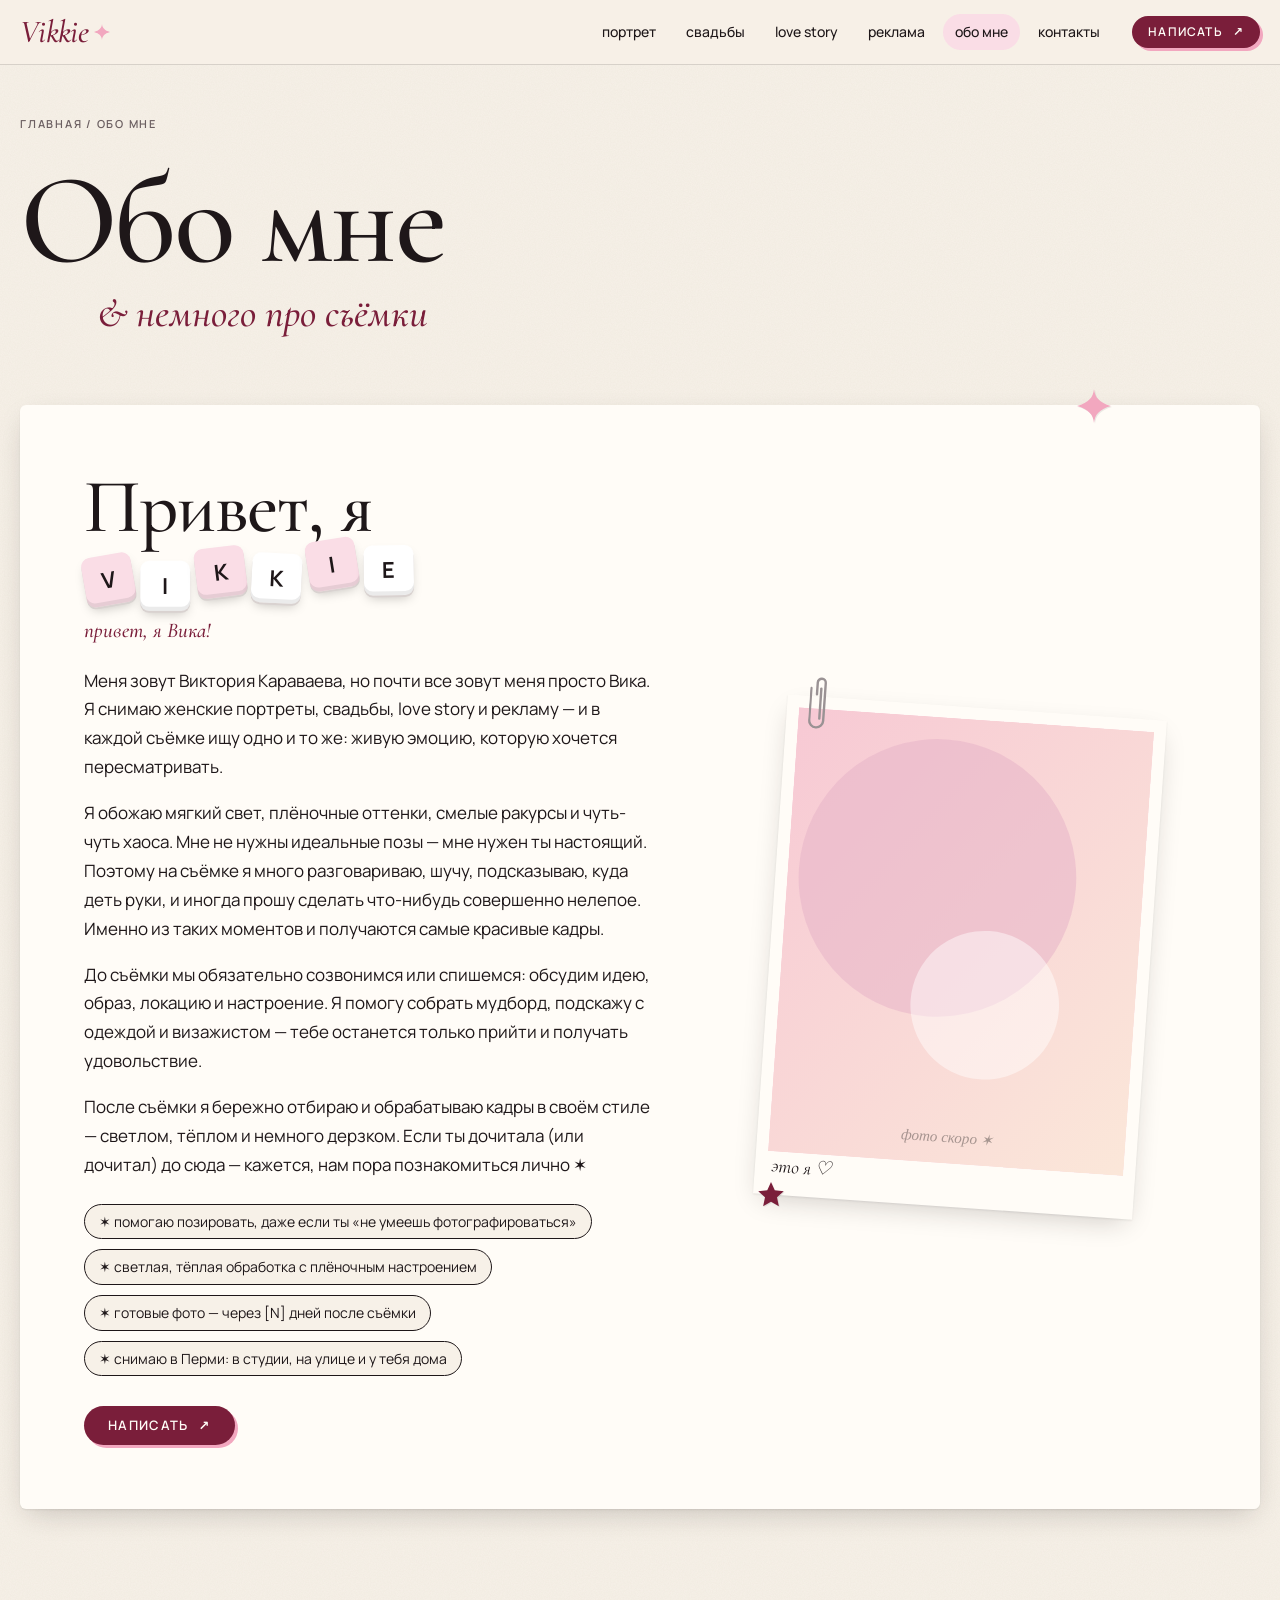
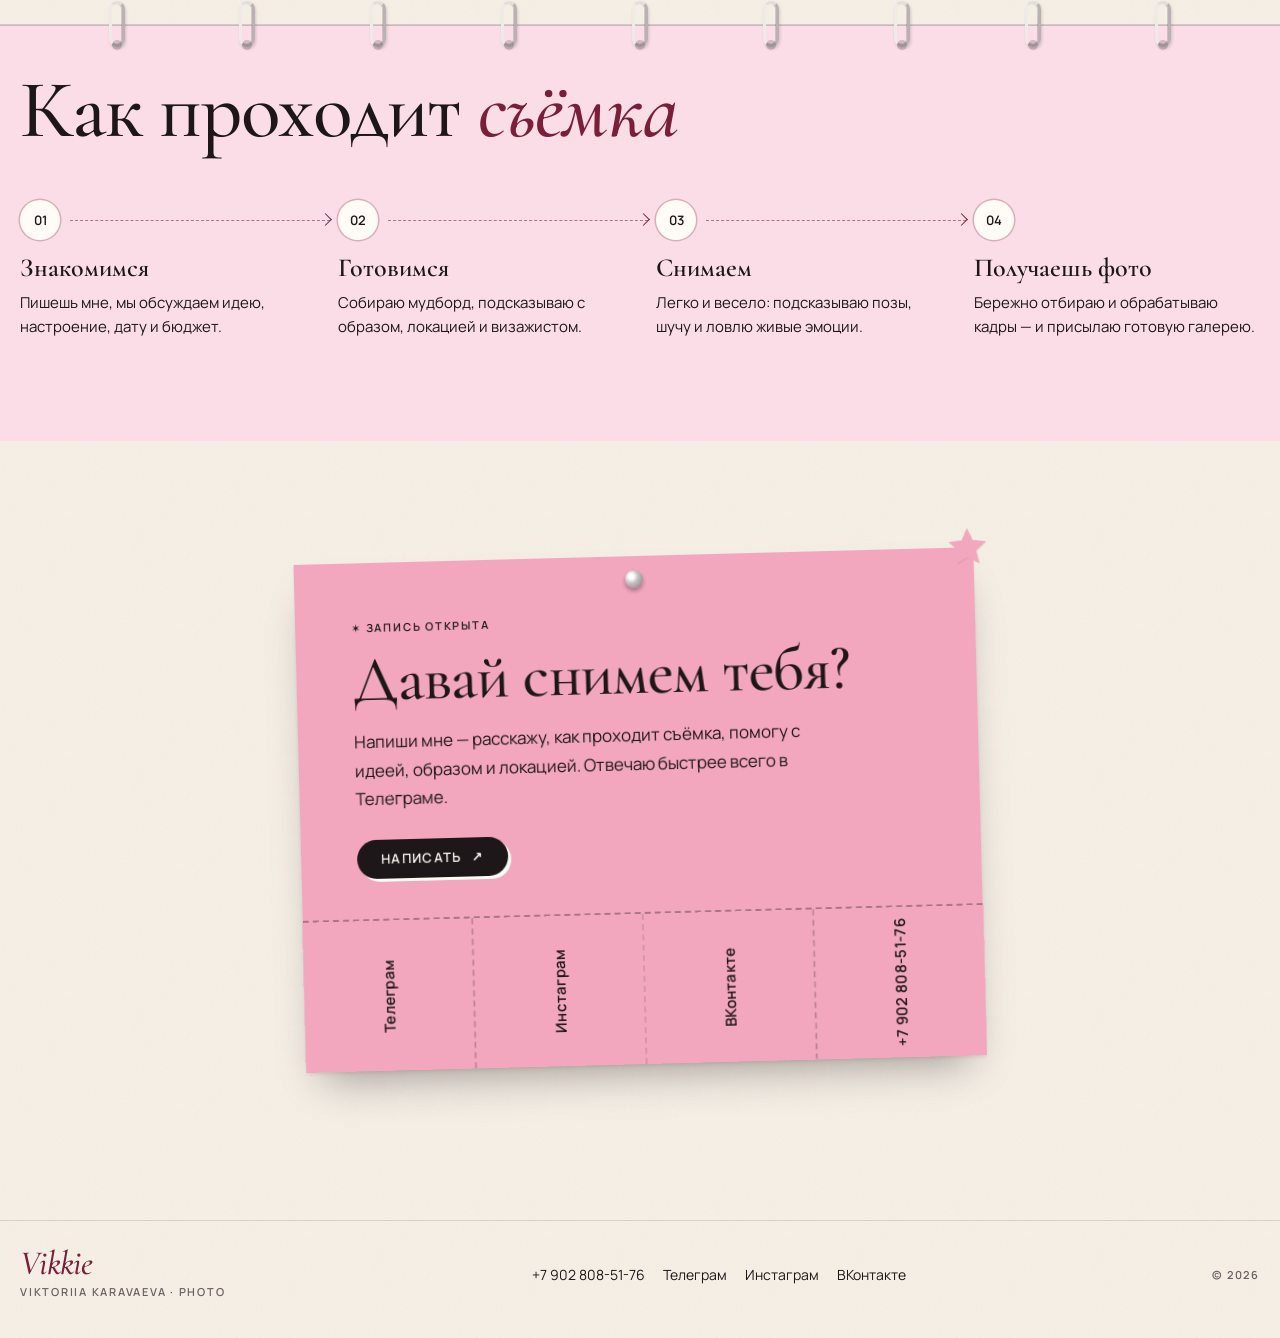
==== commit a374af07: "Дизайн: логотип в Cormorant, первый экран без наложений, ровная сетка фото, выравнивание, шаги со ст" ====
--- a/about.html
+++ b/about.html
@@ -8,7 +8,7 @@
   <link rel="icon" href="/assets/favicon.svg" type="image/svg+xml">
   <link rel="preconnect" href="https://fonts.googleapis.com">
   <link rel="preconnect" href="https://fonts.gstatic.com" crossorigin>
-  <link href="https://fonts.googleapis.com/css2?family=Cormorant+Garamond:ital,wght@0,500;0,600;1,500&family=Great+Vibes&family=Manrope:wght@400;500;600&display=swap&subset=cyrillic" rel="stylesheet">
+  <link href="https://fonts.googleapis.com/css2?family=Cormorant+Garamond:ital,wght@0,500;0,600;1,500&family=Manrope:wght@400;500;600&display=swap&subset=cyrillic" rel="stylesheet">
   <link rel="stylesheet" href="/assets/style.css">
   <script>try{var p=localStorage.getItem('vikkie-palette');if(p)document.documentElement.dataset.palette=p}catch(e){}</script>
 </head>
--- a/assets/style.css
+++ b/assets/style.css
@@ -17,9 +17,8 @@
   --a-deep: #7A1E3A;   /* кнопки и акцентный текст */
   --a-2: #EFE2D2;      /* второй цвет (скотч, стикеры) */
 
-  /* Типографика: 1 антиква (заголовки, акценты) + 1 гротеск (текст, подписи).
-     Каллиграфия — только логотип «Vikkie». */
-  --f-script: "Great Vibes", cursive;
+  /* Типографика: 1 антиква (логотип, заголовки, акценты) + 1 гротеск (текст, подписи). */
+  --f-script: "Cormorant Garamond", Georgia, serif;
   --f-serif: "Cormorant Garamond", Georgia, serif;
   --f-sans: "Manrope", system-ui, sans-serif;
   --f-mono: var(--f-sans);
@@ -53,7 +52,7 @@
 
 .wrap { width: min(100% - 32px, var(--wrap)); margin-inline: auto; }
 .mono { font-family: var(--f-sans); font-size: 11px; font-weight: 600; letter-spacing: .16em; text-transform: uppercase; }
-.wordmark { font-family: var(--f-script); font-weight: 400; line-height: .9; }
+.wordmark { font-family: var(--f-serif); font-style: italic; font-weight: 500; line-height: .9; letter-spacing: -.02em; }
 .script { font-family: var(--f-serif); font-style: italic; font-weight: 500; }
 .hand { font-family: var(--f-serif); font-style: italic; font-weight: 500; }
 .serif { font-family: var(--f-serif); }
@@ -72,7 +71,7 @@
 }
 .site-header .wrap { display: flex; align-items: center; gap: 20px; min-height: 64px; }
 .logo { display: flex; align-items: center; gap: 6px; text-decoration: none; }
-.logo .wordmark { font-size: 38px; color: var(--a-deep); line-height: 1; padding-top: 4px; }
+.logo .wordmark { font-size: 32px; color: var(--a-deep); line-height: 1; }
 .logo svg { width: 16px; height: 16px; color: var(--a); }
 .nav { display: flex; gap: 6px; margin-left: auto; flex-wrap: wrap; }
 .nav a {
@@ -121,7 +120,7 @@
 /* ── Декор: полароид, скотч, скрепка, звёзды, кольца ──── */
 .polaroid {
   --r: 0deg;
-  position: relative; background: var(--paper-2);
+  position: relative; margin: 0; background: var(--paper-2);
   padding: 12px 12px 14px; box-shadow: var(--shadow);
   transform: rotate(var(--r)); transition: transform .3s ease;
 }
@@ -176,38 +175,37 @@
 
 /* ── HERO ────────────────────────────────────────────── */
 .hero { padding: 40px 0 30px; overflow: hidden; }
-.hero .wrap { position: relative; display: grid; grid-template-columns: 1.15fr .85fr; gap: 24px; align-items: center; min-height: min(78vh, 720px); }
+.hero .wrap { position: relative; display: grid; grid-template-columns: 1fr 1.05fr; gap: 56px; align-items: center; min-height: min(80vh, 760px); }
 .hero-text { position: relative; z-index: 2; }
 .hero-kicker { display: flex; gap: 14px; align-items: center; color: var(--muted); }
 .hero-kicker::after { content: ""; flex: 0 0 70px; height: 1px; background: var(--ink); opacity: .4; }
-.hero-name { position: relative; margin: 0; padding-top: clamp(36px, 5.5vw, 80px); font-size: inherit; }
+.hero-name { position: relative; margin: 22px 0 0; font-size: inherit; font-weight: 400; }
 .hero-name .wordmark {
-  display: block; color: var(--a); font-size: clamp(120px, 21vw, 290px); line-height: .78;
-  margin-left: -.04em; text-shadow: 2px 2px 0 color-mix(in srgb, var(--a-deep) 18%, transparent);
+  display: block; color: var(--a-deep); font-size: clamp(96px, 15vw, 210px); line-height: .85;
+  margin-left: -.05em;
 }
 .hero-name .full {
-  display: block; position: relative; margin-top: -0.2em; margin-left: 18%;
-  font-family: var(--f-sans); font-weight: 500; text-transform: uppercase;
-  letter-spacing: .32em; font-size: clamp(11px, 1.2vw, 14px);
-}
-.hero-tagline { max-width: 40ch; margin: 34px 0 28px; font-size: clamp(17px, 1.7vw, 20px); }
+  display: block; margin-top: 10px;
+  font-family: var(--f-serif); font-weight: 500; font-size: clamp(22px, 2.2vw, 30px); line-height: 1.2;
+  color: var(--ink);
+}
+.hero-tagline { max-width: 40ch; margin: 28px 0 28px; font-size: clamp(17px, 1.7vw, 20px); }
 .hero-actions { display: flex; flex-wrap: wrap; gap: 14px; align-items: center; }
-.hero-collage { position: relative; height: clamp(420px, 52vw, 620px); }
-.hero-collage .polaroid { position: absolute; width: 58%; }
-.hero-collage .p1 { --r: -7deg; top: 2%; left: 4%; }
-.hero-collage .p2 { --r: 5deg; top: 24%; right: 0; width: 52%; z-index: 2; }
-.hero-collage .p3 { --r: -2deg; bottom: 0; left: 18%; width: 46%; z-index: 3; }
-.hero-collage .sticky {
-  position: absolute; z-index: 5; right: 6%; bottom: 8%; width: 150px; padding: 16px 14px;
-  background: var(--a-soft); transform: rotate(6deg); box-shadow: var(--shadow);
-  font-family: var(--f-serif); font-style: italic; font-weight: 500; font-size: 19px; line-height: 1.2;
+/* два полароида рядом, без наложения: правый ниже левого */
+.hero-collage { position: relative; display: grid; grid-template-columns: 1fr 1fr; gap: 26px; align-items: start; padding: 20px 0 10px; }
+.hero-collage .polaroid { margin: 0; }
+.hero-collage .polaroid img { aspect-ratio: 4 / 5; object-fit: cover; }
+.hero-collage .p1 { --r: -2.5deg; }
+.hero-collage .p2 { --r: 2deg; margin-top: 64px; }
+.hero-note {
+  grid-column: 1 / -1; margin: 6px 0 0; text-align: right;
+  font-family: var(--f-serif); font-style: italic; font-weight: 500; font-size: 21px; color: var(--a-deep);
 }
 .hero .vlabel { position: absolute; left: -4px; bottom: 0; }
 @media (max-width: 860px) {
   .hero .wrap { grid-template-columns: 1fr; min-height: 0; }
-  .hero-collage { height: 440px; max-width: 460px; margin: 10px auto 0; width: 100%; }
-  .hero .vlabel { display: none; }
-  .hero-name .full { margin-left: 8%; }
+  .hero-collage { max-width: 520px; margin: 10px auto 0; width: 100%; gap: 18px; }
+  .hero-collage .p2 { margin-top: 40px; }
 }
 
 /* бегущая строка */
@@ -221,16 +219,32 @@
 @keyframes marquee { to { transform: translateX(-50%); } }
 
 /* вступление */
-.intro .wrap { display: grid; grid-template-columns: 140px 1fr; gap: 30px; }
-.intro .num { font-family: var(--f-mono); font-size: 13px; color: var(--muted); padding-top: 14px; }
-.intro .h-serif { max-width: 18ch; }
-.intro p { margin: 24px 0 0 auto; max-width: 52ch; }
-@media (max-width: 700px) { .intro .wrap { grid-template-columns: 1fr; gap: 6px; } }
+/* подпись и заголовок слева, текст справа — первая строка текста на уровне заголовка */
+.intro .wrap { display: grid; grid-template-columns: minmax(0, 1fr) minmax(0, 1fr); gap: 24px 64px; align-items: start; }
+.intro-head .mono { margin-bottom: 14px; line-height: 16px; }
+.intro .h-serif { max-width: 14ch; }
+.intro p { margin: 30px 0 0; max-width: 52ch; }
+@media (max-width: 760px) { .intro .wrap { grid-template-columns: 1fr; } .intro p { margin-top: 0; } }
 
 /* ── Избранное (masonry) ─────────────────────────────── */
 .featured-head { display: flex; flex-wrap: wrap; align-items: end; justify-content: space-between; gap: 16px; margin-bottom: 54px; }
 .masonry { columns: 3 280px; column-gap: 34px; }
 .masonry > * { break-inside: avoid; margin-bottom: 42px; display: block; text-decoration: none; }
+/* после загрузки фото JS раскладывает их по колонкам без пустот */
+.masonry.is-laid { columns: auto; display: flex; gap: 34px; align-items: flex-start; }
+.masonry.is-laid > .m-col { flex: 1 1 0; min-width: 0; display: flex; flex-direction: column; gap: 42px; }
+.masonry.is-laid > .m-col > * { margin: 0; }
+.m-fill {
+  display: flex; flex-direction: column; align-items: center; justify-content: center; gap: 12px;
+  min-height: 0; padding: 22px; text-align: center; text-decoration: none; color: var(--ink);
+  border: 1.5px dashed color-mix(in srgb, var(--a-deep) 35%, transparent); border-radius: 6px;
+  background: color-mix(in srgb, var(--a-soft) 55%, transparent);
+  transform: rotate(var(--r, 0deg)); transition: background .2s, transform .3s;
+}
+.m-fill:hover { background: var(--a-soft); transform: rotate(0); }
+.m-fill .fill-star { width: 30px; color: var(--a); }
+.m-fill .fill-text { font-family: var(--f-serif); font-style: italic; font-size: 24px; line-height: 1.2; color: var(--a-deep); }
+@media (max-height: 1px) { .m-fill { display: none; } }
 .polaroid .cat-tag {
   position: absolute; z-index: 3; bottom: 14px; right: 14px; background: var(--a-soft); color: var(--a-deep);
   font-family: var(--f-mono); font-size: 10px; letter-spacing: .1em; text-transform: uppercase; padding: 4px 8px; border-radius: 99px;
@@ -293,16 +307,16 @@
 /* ── Как проходит съёмка ─────────────────────────────── */
 .process { background: var(--a-soft); padding-block: 0 clamp(64px, 8vw, 110px); }
 .process .rings { transform: translateY(-23px); }
-.steps { display: grid; grid-template-columns: repeat(4, 1fr); gap: 26px; margin-top: 40px; counter-reset: step; }
-.step { position: relative; padding-top: 10px; }
-.step:nth-child(even) { margin-top: 60px; }
-.step .n { font-family: var(--f-sans); font-size: 13px; display: flex; align-items: center; gap: 8px; }
-.step .n b { display: grid; place-items: center; width: 34px; height: 34px; border-radius: 50%; background: var(--paper-2); font-weight: 600; }
+.steps { display: grid; grid-template-columns: repeat(4, 1fr); gap: 32px; margin: 48px 0 0; padding: 0; list-style: none; }
+.step { position: relative; }
+.step .n { font-family: var(--f-sans); font-size: 13px; display: flex; align-items: center; }
+.step .n b { flex: none; display: grid; place-items: center; width: 40px; height: 40px; border-radius: 50%; background: var(--paper-2); font-weight: 600; box-shadow: 0 0 0 1.5px color-mix(in srgb, var(--a-deep) 25%, transparent); }
+/* пунктир от номера до следующего номера со стрелкой на конце */
+.step .n .link { position: relative; flex: 1; height: 0; margin: 0 -24px 0 10px; border-top: 1.5px dashed color-mix(in srgb, var(--a-deep) 55%, transparent); }
+.step .n .link::after { content: ""; position: absolute; right: 0; top: -5.5px; width: 9px; height: 9px; border-top: 1.5px solid var(--a-deep); border-right: 1.5px solid var(--a-deep); transform: rotate(45deg); }
 .step h3 { font-family: var(--f-serif); font-weight: 600; font-size: 26px; line-height: 1.1; margin: 14px 0 8px; }
 .step p { margin: 0; font-size: 15px; line-height: 1.6; }
-.step svg.arrow { position: absolute; right: -30px; top: 0; width: 60px; height: 50px; color: var(--a-deep); }
-.step:last-child svg.arrow { display: none; }
-@media (max-width: 900px) { .steps { grid-template-columns: 1fr 1fr; } .step:nth-child(even) { margin-top: 0; } .step svg.arrow { display: none; } }
+@media (max-width: 900px) { .steps { grid-template-columns: 1fr 1fr; row-gap: 40px; } .step .n .link { display: none; } }
 @media (max-width: 520px) { .steps { grid-template-columns: 1fr; } }
 
 /* ── Контакты: объявление с отрывными листочками ─────── */
@@ -321,12 +335,12 @@
   flex: 1; min-width: 0; height: 150px; display: flex; align-items: center; justify-content: center;
   border-left: 2px dashed rgba(30,23,25,.25); text-decoration: none;
   writing-mode: vertical-rl; transform: rotate(180deg);
-  font-family: var(--f-sans); font-size: 13px; font-weight: 600; letter-spacing: .04em; background: var(--a);
-  transition: transform .2s;
+  font-family: var(--f-sans); font-size: 15px; font-weight: 600; letter-spacing: .02em; color: var(--ink);
+  background: var(--a); cursor: pointer; transition: background .2s;
 }
 .tabs a:last-child { border-left: 0; }
-.tabs a:hover { transform: rotate(180deg) translateY(-8px) rotate(-3deg); background: var(--a-soft); }
-@media (max-width: 520px) { .tabs a { height: 130px; font-size: 11px; } }
+.tabs a:hover, .tabs a:focus-visible { background: var(--a-soft); outline: none; }
+@media (max-width: 520px) { .tabs a { height: 136px; font-size: 13px; } }
 
 /* ── Подвал ─────────────────────────────────────────── */
 .site-footer { border-top: 1px solid var(--line); padding: 28px 0 36px; margin-top: 40px; }
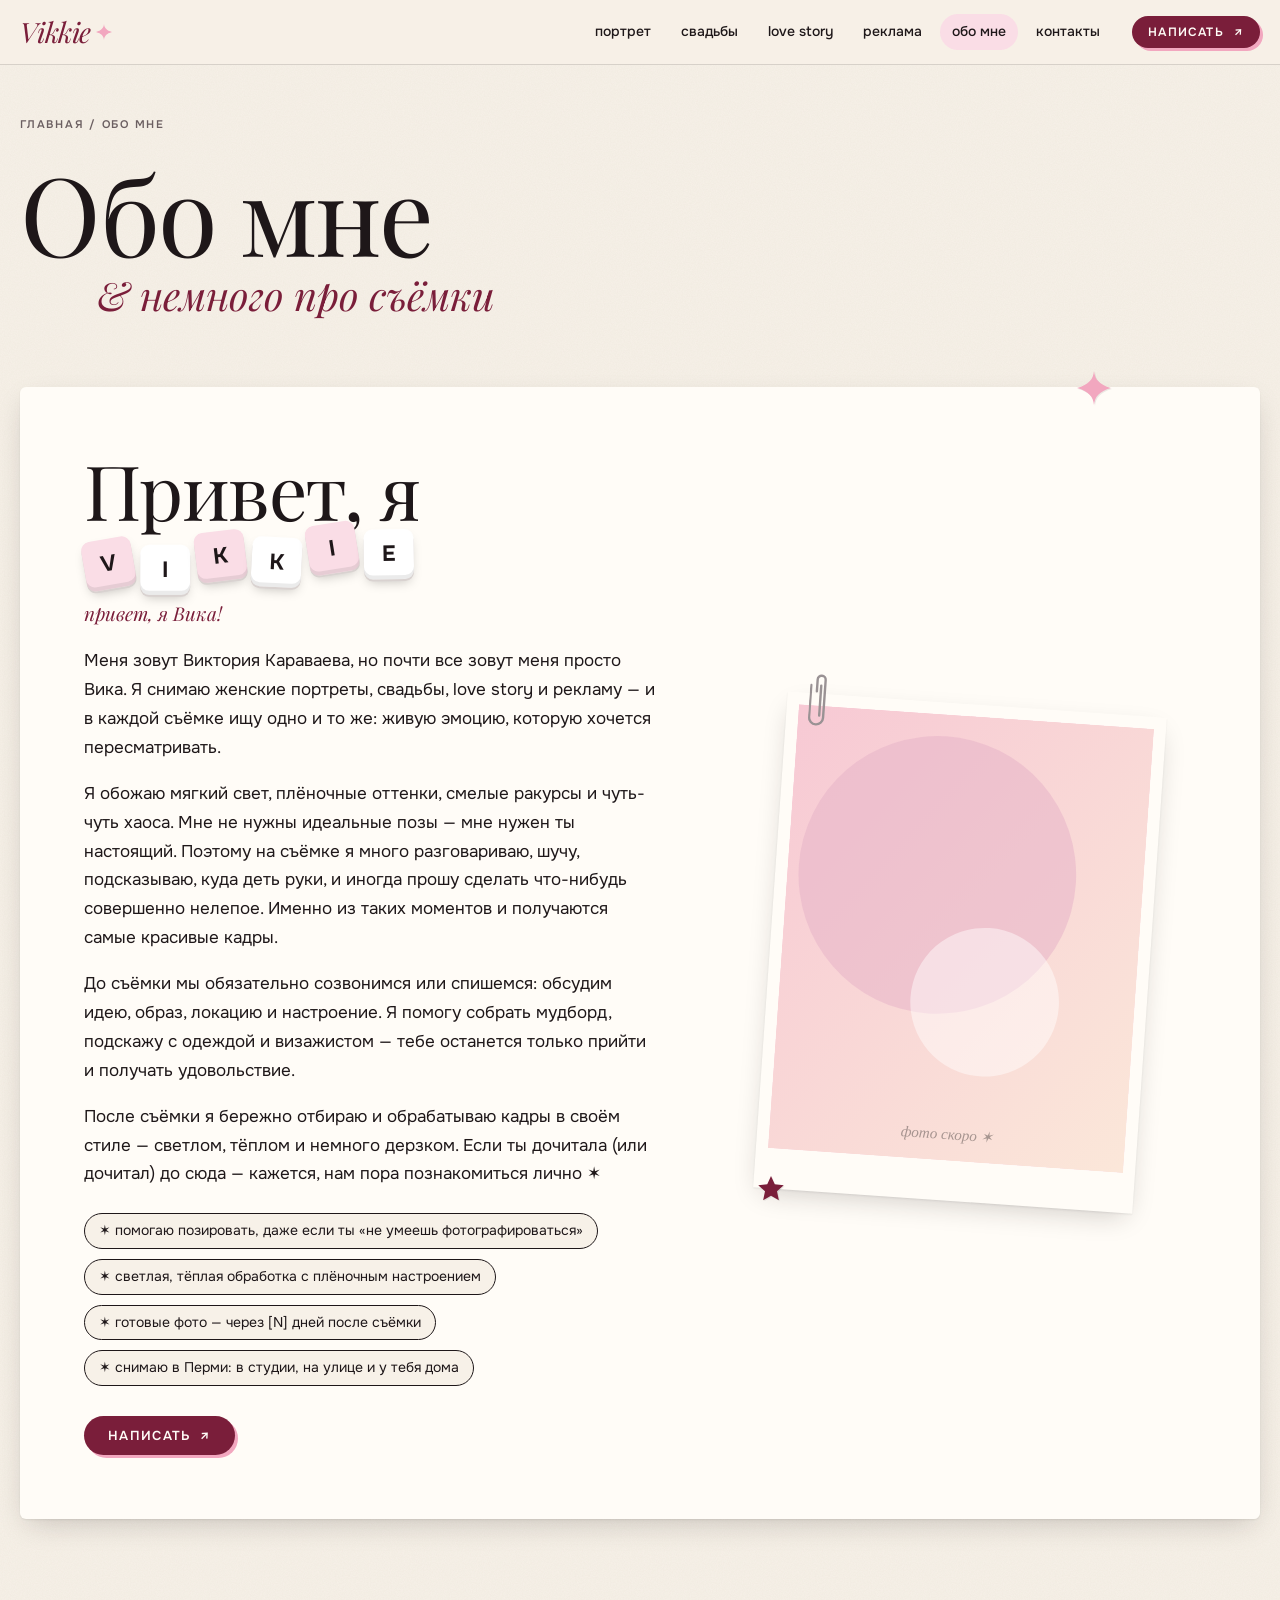
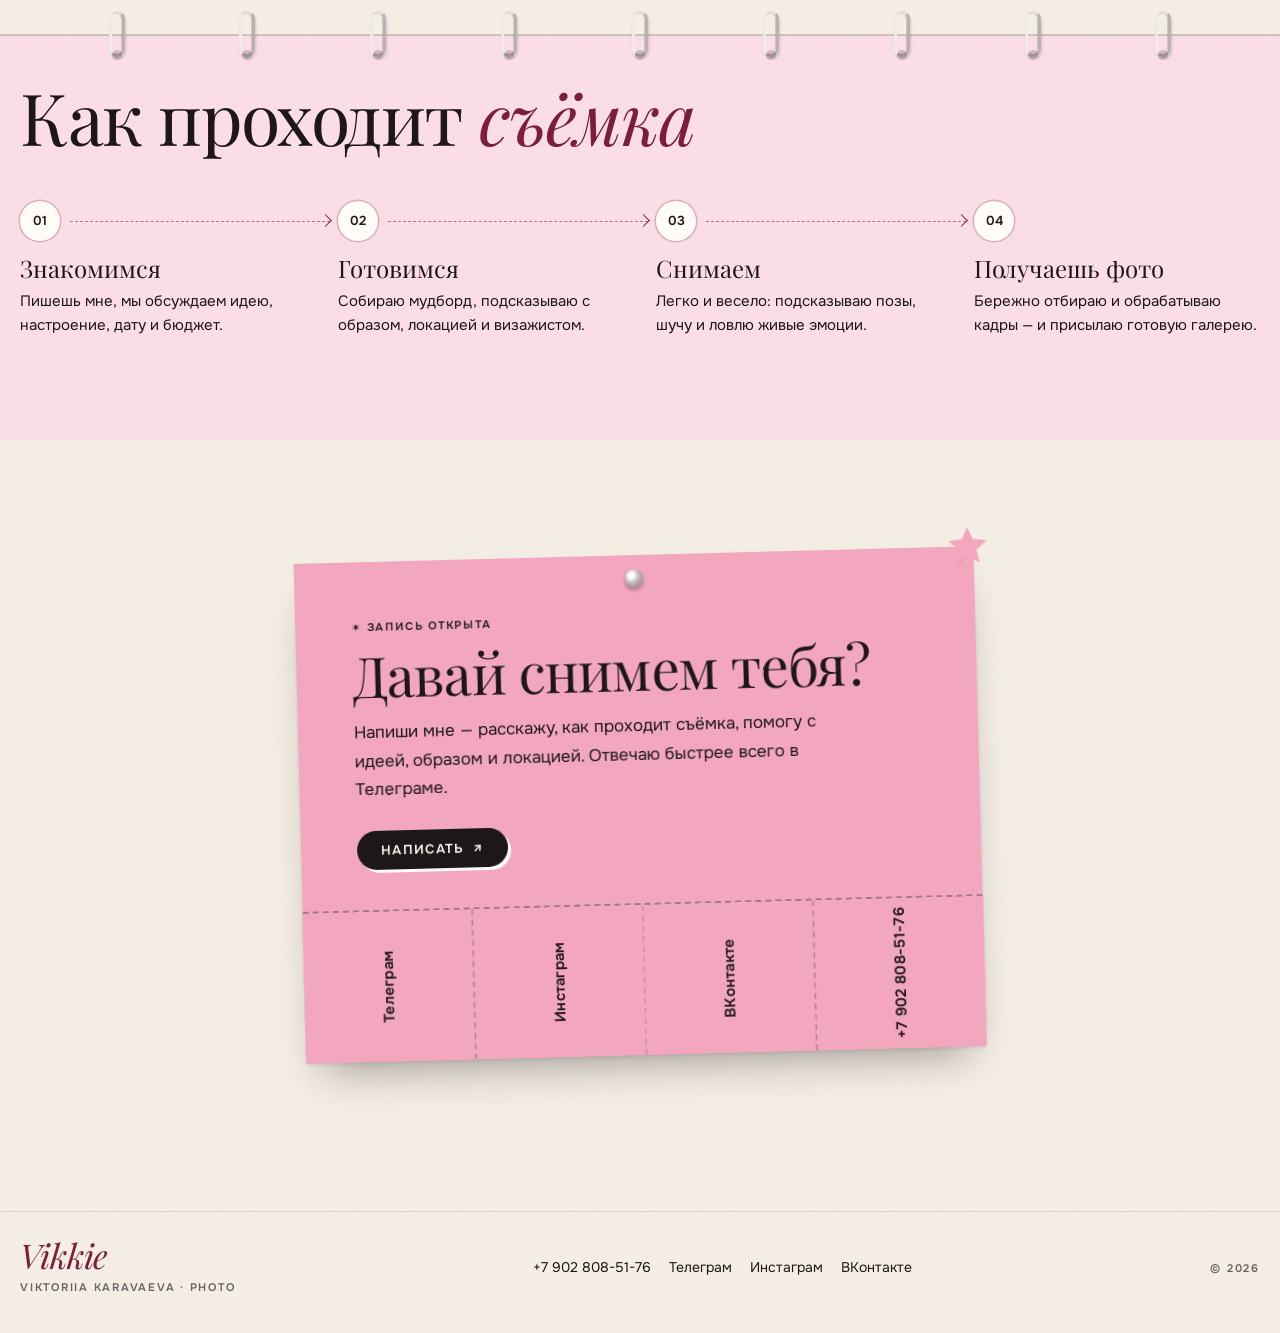
==== commit 9fd61047: "Редизайн: Playfair Display + Onest, яркий интерактивный первый экран, вступление в одну колонку, без" ====
--- a/about.html
+++ b/about.html
@@ -8,7 +8,7 @@
   <link rel="icon" href="/assets/favicon.svg" type="image/svg+xml">
   <link rel="preconnect" href="https://fonts.googleapis.com">
   <link rel="preconnect" href="https://fonts.gstatic.com" crossorigin>
-  <link href="https://fonts.googleapis.com/css2?family=Cormorant+Garamond:ital,wght@0,500;0,600;1,500&family=Manrope:wght@400;500;600&display=swap&subset=cyrillic" rel="stylesheet">
+  <link href="https://fonts.googleapis.com/css2?family=Onest:wght@400;500;600&family=Playfair+Display:ital,wght@0,400;0,500;1,400;1,500&display=swap&subset=cyrillic" rel="stylesheet">
   <link rel="stylesheet" href="/assets/style.css">
   <script>try{var p=localStorage.getItem('vikkie-palette');if(p)document.documentElement.dataset.palette=p}catch(e){}</script>
 </head>
--- a/assets/style.css
+++ b/assets/style.css
@@ -17,10 +17,15 @@
   --a-deep: #7A1E3A;   /* кнопки и акцентный текст */
   --a-2: #EFE2D2;      /* второй цвет (скотч, стикеры) */
 
-  /* Типографика: 1 антиква (логотип, заголовки, акценты) + 1 гротеск (текст, подписи). */
-  --f-script: "Cormorant Garamond", Georgia, serif;
-  --f-serif: "Cormorant Garamond", Georgia, serif;
-  --f-sans: "Manrope", system-ui, sans-serif;
+  /* Типографика: 2 семейства.
+     Playfair Display — логотип, заголовки, курсивные акценты (контрастная антиква).
+     Onest — весь читаемый текст, меню, кнопки, подписи (гротеск, сделанный под кириллицу). */
+  --f-script: "Playfair Display", Georgia, serif;
+  --f-serif: "Playfair Display", Georgia, serif;
+  --f-sans: "Onest", system-ui, sans-serif;
+
+  /* шкала отступов (кратно 8) */
+  --s1: 8px; --s2: 16px; --s3: 24px; --s4: 32px; --s5: 48px; --s6: 64px; --s7: 96px;
   --f-mono: var(--f-sans);
   --f-hand: var(--f-serif);
 
@@ -52,9 +57,9 @@
 
 .wrap { width: min(100% - 32px, var(--wrap)); margin-inline: auto; }
 .mono { font-family: var(--f-sans); font-size: 11px; font-weight: 600; letter-spacing: .16em; text-transform: uppercase; }
-.wordmark { font-family: var(--f-serif); font-style: italic; font-weight: 500; line-height: .9; letter-spacing: -.02em; }
-.script { font-family: var(--f-serif); font-style: italic; font-weight: 500; }
-.hand { font-family: var(--f-serif); font-style: italic; font-weight: 500; }
+.wordmark { font-family: var(--f-serif); font-style: italic; font-weight: 400; line-height: .9; letter-spacing: -.03em; }
+.script { font-family: var(--f-serif); font-style: italic; font-weight: 400; }
+.hand { font-family: var(--f-serif); font-style: italic; font-weight: 400; }
 .serif { font-family: var(--f-serif); }
 .vlabel {
   writing-mode: vertical-rl; transform: rotate(180deg);
@@ -71,7 +76,7 @@
 }
 .site-header .wrap { display: flex; align-items: center; gap: 20px; min-height: 64px; }
 .logo { display: flex; align-items: center; gap: 6px; text-decoration: none; }
-.logo .wordmark { font-size: 32px; color: var(--a-deep); line-height: 1; }
+.logo .wordmark { font-size: 28px; color: var(--a-deep); line-height: 1; }
 .logo svg { width: 16px; height: 16px; color: var(--a); }
 .nav { display: flex; gap: 6px; margin-left: auto; flex-wrap: wrap; }
 .nav a {
@@ -121,14 +126,10 @@
 .polaroid {
   --r: 0deg;
   position: relative; margin: 0; background: var(--paper-2);
-  padding: 12px 12px 14px; box-shadow: var(--shadow);
+  padding: 12px 12px 40px; box-shadow: var(--shadow);
   transform: rotate(var(--r)); transition: transform .3s ease;
 }
 .polaroid img { width: 100%; height: auto; background: var(--a-soft); }
-.polaroid figcaption, .polaroid .cap {
-  font-family: var(--f-serif); font-style: italic; font-size: 19px; line-height: 1.2; color: var(--ink);
-  padding: 10px 4px 0; min-height: 34px;
-}
 a.polaroid:hover, .polaroid.hoverable:hover { transform: rotate(0deg) scale(1.02); z-index: 3; }
 .tape::before {
   content: ""; position: absolute; z-index: 2; top: -14px; left: 50%;
@@ -162,69 +163,111 @@
 section { position: relative; }
 .section { padding: clamp(64px, 9vw, 120px) 0; }
 .h-big {
-  font-family: var(--f-serif); font-weight: 500; letter-spacing: -.015em;
-  font-size: clamp(40px, 6.4vw, 84px); line-height: 1; margin: 0;
-}
-.h-big .blank { display: inline-block; width: 1.2em; border-bottom: 1.5px solid currentColor; margin: 0 .18em; transform: translateY(-.25em); }
+  font-family: var(--f-serif); font-weight: 400; letter-spacing: -.02em;
+  font-size: clamp(38px, 5.6vw, 76px); line-height: 1.02; margin: 0;
+}
 .h-big .script { color: var(--a-deep); }
-.h-serif { font-family: var(--f-serif); font-weight: 500; font-size: clamp(34px, 5vw, 64px); line-height: 1.05; margin: 0; letter-spacing: -.01em; }
+.h-serif { font-family: var(--f-serif); font-weight: 400; font-size: clamp(34px, 4.6vw, 60px); line-height: 1.08; margin: 0; letter-spacing: -.015em; }
 .h-serif em { font-style: italic; color: var(--a-deep); }
-.note { font-family: var(--f-serif); font-style: italic; font-weight: 500; font-size: 21px; line-height: 1.3; color: var(--a-deep); display: inline-block; }
-.lead { font-size: clamp(18px, 2vw, 21px); color: var(--ink); max-width: 56ch; }
+.note { font-family: var(--f-serif); font-style: italic; font-weight: 400; font-size: 19px; line-height: 1.3; color: var(--a-deep); display: inline-block; }
+.lead { font-size: clamp(18px, 1.7vw, 20px); line-height: 1.65; color: var(--ink); max-width: 58ch; }
 .muted { color: var(--muted); }
 
-/* ── HERO ────────────────────────────────────────────── */
-.hero { padding: 40px 0 30px; overflow: hidden; }
-.hero .wrap { position: relative; display: grid; grid-template-columns: 1fr 1.05fr; gap: 56px; align-items: center; min-height: min(80vh, 760px); }
+/* ── HERO: яркий первый экран ───────────────────────────── */
+.hero {
+  position: relative; overflow: hidden; isolation: isolate;
+  padding: var(--s6) 0 var(--s7);
+  background: linear-gradient(180deg, color-mix(in srgb, var(--a-soft) 70%, var(--paper)) 0%, var(--paper) 100%);
+}
+/* мягкие цветные пятна, медленно плавают */
+.hero .blob { position: absolute; z-index: -1; border-radius: 50%; filter: blur(60px); opacity: .75; animation: float 18s ease-in-out infinite alternate; }
+.hero .b1 { width: 46vw; height: 46vw; max-width: 620px; max-height: 620px; background: var(--a); top: -14%; right: -8%; }
+.hero .b2 { width: 30vw; height: 30vw; max-width: 420px; max-height: 420px; background: var(--a-2); bottom: -18%; left: 18%; animation-duration: 22s; }
+.hero .b3 { width: 22vw; height: 22vw; max-width: 300px; max-height: 300px; background: color-mix(in srgb, var(--a-deep) 35%, var(--a)); top: 30%; left: -8%; opacity: .35; animation-duration: 26s; }
+@keyframes float { to { transform: translate(4vw, 3vh) scale(1.08); } }
+
+.hero .wrap { position: relative; display: grid; grid-template-columns: minmax(0, 1fr) minmax(0, 1fr); gap: var(--s6); align-items: center; min-height: min(78vh, 760px); }
 .hero-text { position: relative; z-index: 2; }
-.hero-kicker { display: flex; gap: 14px; align-items: center; color: var(--muted); }
-.hero-kicker::after { content: ""; flex: 0 0 70px; height: 1px; background: var(--ink); opacity: .4; }
-.hero-name { position: relative; margin: 22px 0 0; font-size: inherit; font-weight: 400; }
+.hero-kicker { display: inline-flex; gap: 10px; align-items: center; padding: 8px 14px; border-radius: 999px; background: color-mix(in srgb, var(--paper-2) 70%, transparent); color: var(--ink); }
+.hero-kicker i { width: 8px; height: 8px; border-radius: 50%; background: var(--a-deep); box-shadow: 0 0 0 0 var(--a-deep); animation: pulse 2s infinite; }
+@keyframes pulse { 70% { box-shadow: 0 0 0 10px transparent; } 100% { box-shadow: 0 0 0 0 transparent; } }
+.hero-name { position: relative; margin: var(--s3) 0 0; font-size: inherit; font-weight: 400; }
 .hero-name .wordmark {
-  display: block; color: var(--a-deep); font-size: clamp(96px, 15vw, 210px); line-height: .85;
-  margin-left: -.05em;
-}
+  display: block; color: var(--a-deep); font-size: clamp(92px, 13.5vw, 196px); line-height: .9; margin-left: -.04em;
+}
+.hero-name .wordmark .ch { display: inline-block; transition: transform .35s cubic-bezier(.3,1.6,.5,1), color .3s; }
+.hero-name .wordmark .ch:hover { transform: translateY(-.08em) rotate(-6deg); color: var(--a); }
 .hero-name .full {
-  display: block; margin-top: 10px;
-  font-family: var(--f-serif); font-weight: 500; font-size: clamp(22px, 2.2vw, 30px); line-height: 1.2;
-  color: var(--ink);
-}
-.hero-tagline { max-width: 40ch; margin: 28px 0 28px; font-size: clamp(17px, 1.7vw, 20px); }
-.hero-actions { display: flex; flex-wrap: wrap; gap: 14px; align-items: center; }
-/* два полароида рядом, без наложения: правый ниже левого */
-.hero-collage { position: relative; display: grid; grid-template-columns: 1fr 1fr; gap: 26px; align-items: start; padding: 20px 0 10px; }
-.hero-collage .polaroid { margin: 0; }
-.hero-collage .polaroid img { aspect-ratio: 4 / 5; object-fit: cover; }
-.hero-collage .p1 { --r: -2.5deg; }
-.hero-collage .p2 { --r: 2deg; margin-top: 64px; }
-.hero-note {
-  grid-column: 1 / -1; margin: 6px 0 0; text-align: right;
-  font-family: var(--f-serif); font-style: italic; font-weight: 500; font-size: 21px; color: var(--a-deep);
-}
-.hero .vlabel { position: absolute; left: -4px; bottom: 0; }
+  display: block; margin-top: var(--s2);
+  font-family: var(--f-sans); font-weight: 500; font-size: 13px; letter-spacing: .24em; text-transform: uppercase; color: var(--muted);
+}
+.hero-rot {
+  margin: var(--s4) 0 var(--s2); font-family: var(--f-serif); font-size: clamp(26px, 2.8vw, 38px); line-height: 1.15;
+}
+.hero-rot .word {
+  display: inline-block; font-style: italic; color: var(--a-deep);
+  background: linear-gradient(transparent 62%, color-mix(in srgb, var(--a) 60%, transparent) 62%);
+  padding: 0 .08em; transition: opacity .35s, transform .35s;
+}
+.hero-rot .word.out { opacity: 0; transform: translateY(.3em); }
+.hero-tagline { max-width: 42ch; margin: 0 0 var(--s4); font-size: clamp(16px, 1.4vw, 18px); line-height: 1.65; color: var(--muted); }
+.hero-actions { display: flex; flex-wrap: wrap; gap: var(--s2); align-items: center; }
+
+/* колода полароидов: листается сама, по клику и наклоняется за курсором */
+.deck-wrap { position: relative; perspective: 1200px; }
+.deck {
+  position: relative; width: min(100%, 420px); aspect-ratio: 4 / 5.6; margin-inline: auto;
+  transform: rotateX(var(--ty, 0deg)) rotateY(var(--tx, 0deg)); transform-style: preserve-3d; transition: transform .2s ease-out;
+  cursor: pointer;
+}
+.deck .card {
+  position: absolute; inset: 0; margin: 0; padding: 14px 14px 56px; background: var(--paper-2); box-shadow: 0 2px 4px rgba(30,23,25,.08), 0 24px 50px -18px rgba(30,23,25,.45);
+  transition: transform .7s cubic-bezier(.2,.8,.2,1), opacity .5s;
+  will-change: transform;
+}
+.deck .card img { width: 100%; height: 100%; object-fit: cover; background: var(--a-soft); pointer-events: none; }
+.deck .card .tag {
+  position: absolute; left: 18px; bottom: 16px; font-family: var(--f-serif); font-style: italic; font-size: 20px; color: var(--a-deep);
+}
+.deck .card .num { position: absolute; right: 18px; bottom: 20px; }
+.deck .card[data-pos="0"] { z-index: 5; transform: rotate(-2deg); }
+.deck .card[data-pos="1"] { z-index: 4; transform: translate(26px, 14px) rotate(5deg); }
+.deck .card[data-pos="2"] { z-index: 3; transform: translate(-24px, 24px) rotate(-8deg); }
+.deck .card[data-pos="3"], .deck .card[data-pos="4"], .deck .card[data-pos="5"], .deck .card[data-pos="6"], .deck .card[data-pos="7"] { z-index: 1; transform: translate(0, 30px) rotate(0) scale(.94); opacity: 0; }
+.deck .card.fly { z-index: 6; transform: translate(120%, -10%) rotate(18deg); opacity: 0; }
+.deck .tape::before { top: -16px; }
+.deck-hint { display: flex; justify-content: center; align-items: center; gap: var(--s2); margin-top: var(--s4); }
+.deck-hint button {
+  width: 44px; height: 44px; border-radius: 50%; border: 1.5px solid var(--ink); background: transparent; cursor: pointer; font-size: 18px;
+  transition: background .2s, color .2s;
+}
+.deck-hint button:hover { background: var(--ink); color: var(--paper-2); }
+.hero .spark { position: absolute; color: var(--a-deep); animation: twinkle 3s ease-in-out infinite; }
+.hero .spark svg { width: 100%; height: 100%; }
+@keyframes twinkle { 50% { transform: scale(.55) rotate(45deg); opacity: .5; } }
+
 @media (max-width: 860px) {
-  .hero .wrap { grid-template-columns: 1fr; min-height: 0; }
-  .hero-collage { max-width: 520px; margin: 10px auto 0; width: 100%; gap: 18px; }
-  .hero-collage .p2 { margin-top: 40px; }
-}
+  .hero { padding-top: var(--s4); }
+  .hero .wrap { grid-template-columns: 1fr; min-height: 0; gap: var(--s5); }
+  .deck { width: min(82%, 360px); }
+}
+@media (prefers-reduced-motion: reduce) { .hero .blob, .hero .spark, .hero-kicker i { animation: none; } }
 
 /* бегущая строка */
 .marquee {
-  background: var(--a-soft); border-block: 1px solid var(--line);
-  transform: rotate(-1.2deg); margin: 30px -10px; overflow: hidden; white-space: nowrap;
+  background: var(--a-deep); color: var(--paper-2);
+  transform: rotate(-1.2deg); margin: -28px -10px 0; position: relative; z-index: 3; overflow: hidden; white-space: nowrap;
 }
 .marquee-track { display: inline-flex; gap: 40px; padding: 14px 0; animation: marquee 32s linear infinite; }
-.marquee-track span { font-family: var(--f-serif); font-style: italic; font-size: clamp(22px, 3vw, 34px); display: inline-flex; align-items: center; gap: 40px; }
-.marquee-track span::after { content: "✶"; font-style: normal; color: var(--a-deep); font-size: .7em; }
+.marquee-track span { font-family: var(--f-serif); font-style: italic; font-size: clamp(20px, 2.6vw, 30px); display: inline-flex; align-items: center; gap: 40px; }
+.marquee-track span::after { content: "✶"; font-style: normal; color: var(--a); font-size: .7em; }
 @keyframes marquee { to { transform: translateX(-50%); } }
 
-/* вступление */
-/* подпись и заголовок слева, текст справа — первая строка текста на уровне заголовка */
-.intro .wrap { display: grid; grid-template-columns: minmax(0, 1fr) minmax(0, 1fr); gap: 24px 64px; align-items: start; }
-.intro-head .mono { margin-bottom: 14px; line-height: 16px; }
-.intro .h-serif { max-width: 14ch; }
-.intro p { margin: 30px 0 0; max-width: 52ch; }
-@media (max-width: 760px) { .intro .wrap { grid-template-columns: 1fr; } .intro p { margin-top: 0; } }
+/* вступление: одна колонка, подпись → заголовок → текст, ровный ритм отступов */
+.intro .wrap { max-width: 860px; }
+.intro .mono { display: block; margin-bottom: var(--s2); }
+.intro .h-serif { max-width: 18ch; }
+.intro p { margin: var(--s3) 0 0; }
 
 /* ── Избранное (masonry) ─────────────────────────────── */
 .featured-head { display: flex; flex-wrap: wrap; align-items: end; justify-content: space-between; gap: 16px; margin-bottom: 54px; }
@@ -243,7 +286,7 @@
 }
 .m-fill:hover { background: var(--a-soft); transform: rotate(0); }
 .m-fill .fill-star { width: 30px; color: var(--a); }
-.m-fill .fill-text { font-family: var(--f-serif); font-style: italic; font-size: 24px; line-height: 1.2; color: var(--a-deep); }
+.m-fill .fill-text { font-family: var(--f-serif); font-style: italic; font-size: 21px; line-height: 1.2; color: var(--a-deep); }
 @media (max-height: 1px) { .m-fill { display: none; } }
 .polaroid .cat-tag {
   position: absolute; z-index: 3; bottom: 14px; right: 14px; background: var(--a-soft); color: var(--a-deep);
@@ -298,7 +341,7 @@
 .cat .cover { aspect-ratio: 4/5; overflow: hidden; background: var(--a-soft); }
 .cat .cover img { width: 100%; height: 100%; object-fit: cover; transition: transform .6s; }
 .cat:hover .cover img { transform: scale(1.05); }
-.cat h3 { font-family: var(--f-serif); font-weight: 500; font-size: 30px; line-height: 1.05; margin: 18px 0 4px; }
+.cat h3 { font-family: var(--f-serif); font-weight: 400; font-size: 28px; line-height: 1.05; margin: 18px 0 4px; }
 .cat .hand { color: var(--a-deep); font-size: 18px; }
 .cat .more { display: block; margin-top: 12px; }
 @media (max-width: 1000px) { .cats { grid-template-columns: repeat(2, 1fr); row-gap: 70px; } .cat:nth-child(n) { transform: rotate(0); } }
@@ -314,7 +357,7 @@
 /* пунктир от номера до следующего номера со стрелкой на конце */
 .step .n .link { position: relative; flex: 1; height: 0; margin: 0 -24px 0 10px; border-top: 1.5px dashed color-mix(in srgb, var(--a-deep) 55%, transparent); }
 .step .n .link::after { content: ""; position: absolute; right: 0; top: -5.5px; width: 9px; height: 9px; border-top: 1.5px solid var(--a-deep); border-right: 1.5px solid var(--a-deep); transform: rotate(45deg); }
-.step h3 { font-family: var(--f-serif); font-weight: 600; font-size: 26px; line-height: 1.1; margin: 14px 0 8px; }
+.step h3 { font-family: var(--f-serif); font-weight: 400; font-size: 24px; line-height: 1.1; margin: 14px 0 8px; }
 .step p { margin: 0; font-size: 15px; line-height: 1.6; }
 @media (max-width: 900px) { .steps { grid-template-columns: 1fr 1fr; row-gap: 40px; } .step .n .link { display: none; } }
 @media (max-width: 520px) { .steps { grid-template-columns: 1fr; } }
@@ -327,7 +370,7 @@
   box-shadow: 0 2px 3px rgba(0,0,0,.08), 0 24px 40px -18px rgba(30,23,25,.4);
 }
 .flyer .pin { position: absolute; top: 14px; left: 50%; transform: translateX(-50%); width: 18px; height: 18px; border-radius: 50%; background: radial-gradient(circle at 35% 35%, #fff 0 15%, #c9c1c3 40%, #7d7476); box-shadow: 0 3px 4px rgba(0,0,0,.3); }
-.flyer h2 { font-family: var(--f-serif); font-weight: 500; font-size: clamp(40px, 6vw, 64px); line-height: 1; margin: 10px 0 16px; letter-spacing: -.015em; color: var(--ink); }
+.flyer h2 { font-family: var(--f-serif); font-weight: 400; font-size: clamp(36px, 5vw, 56px); line-height: 1; margin: 10px 0 16px; letter-spacing: -.015em; color: var(--ink); }
 .flyer p { max-width: 46ch; margin: 0 0 26px; }
 .flyer .btn { background: var(--ink); box-shadow: 3px 3px 0 var(--paper-2); }
 .tabs { display: flex; margin: 40px calc(-1 * clamp(24px, 5vw, 56px)) 0; border-top: 2px dashed rgba(30,23,25,.35); }
@@ -356,7 +399,7 @@
 .crumbs { color: var(--muted); }
 .crumbs a { text-decoration: none; }
 .page-title { position: relative; margin: 26px 0 10px; }
-.page-title h1 { font-family: var(--f-serif); font-weight: 500; font-size: clamp(52px, 10vw, 136px); line-height: .95; letter-spacing: -.02em; margin: 0; }
+.page-title h1 { font-family: var(--f-serif); font-weight: 400; font-size: clamp(48px, 8.5vw, 116px); line-height: .95; letter-spacing: -.02em; margin: 0; }
 .page-title .script { display: block; margin: 10px 0 0 clamp(0px, 6vw, 120px); color: var(--a-deep); font-size: clamp(24px, 3.4vw, 40px); line-height: 1.1; }
 .page-desc { display: grid; grid-template-columns: 1fr 1fr; gap: 30px; margin-top: 44px; align-items: end; }
 .cat-switch { display: flex; flex-wrap: wrap; gap: 8px; justify-content: flex-end; }
@@ -390,7 +433,7 @@
 .swatch .chip .wordmark { font-size: 64px; color: var(--paper-2); }
 .swatch .row { display: flex; height: 34px; }
 .swatch .row i { flex: 1; }
-.swatch h3 { font-family: var(--f-serif); font-weight: 600; font-size: 24px; margin: 14px 0 2px; }
+.swatch h3 { font-family: var(--f-serif); font-weight: 400; font-size: 24px; margin: 14px 0 2px; }
 
 /* загрузка */
 [data-loading] { opacity: 0; }
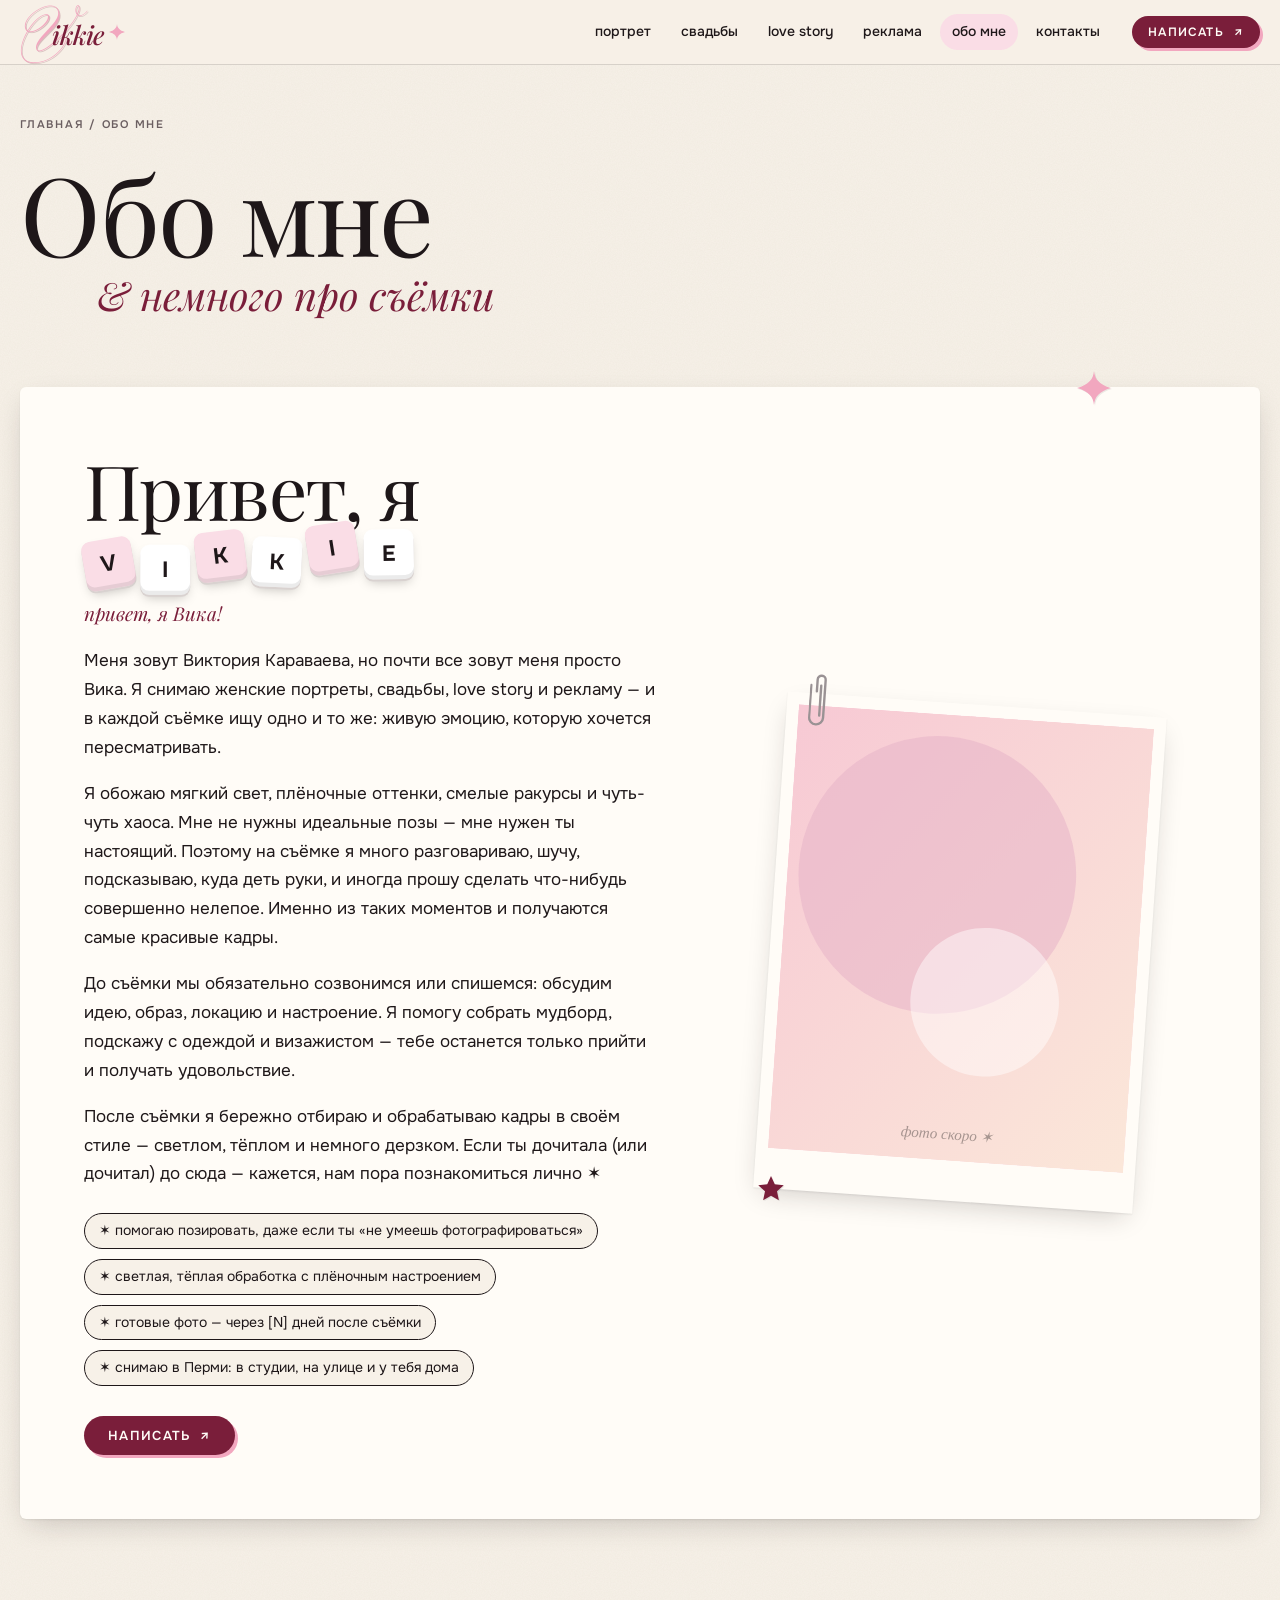
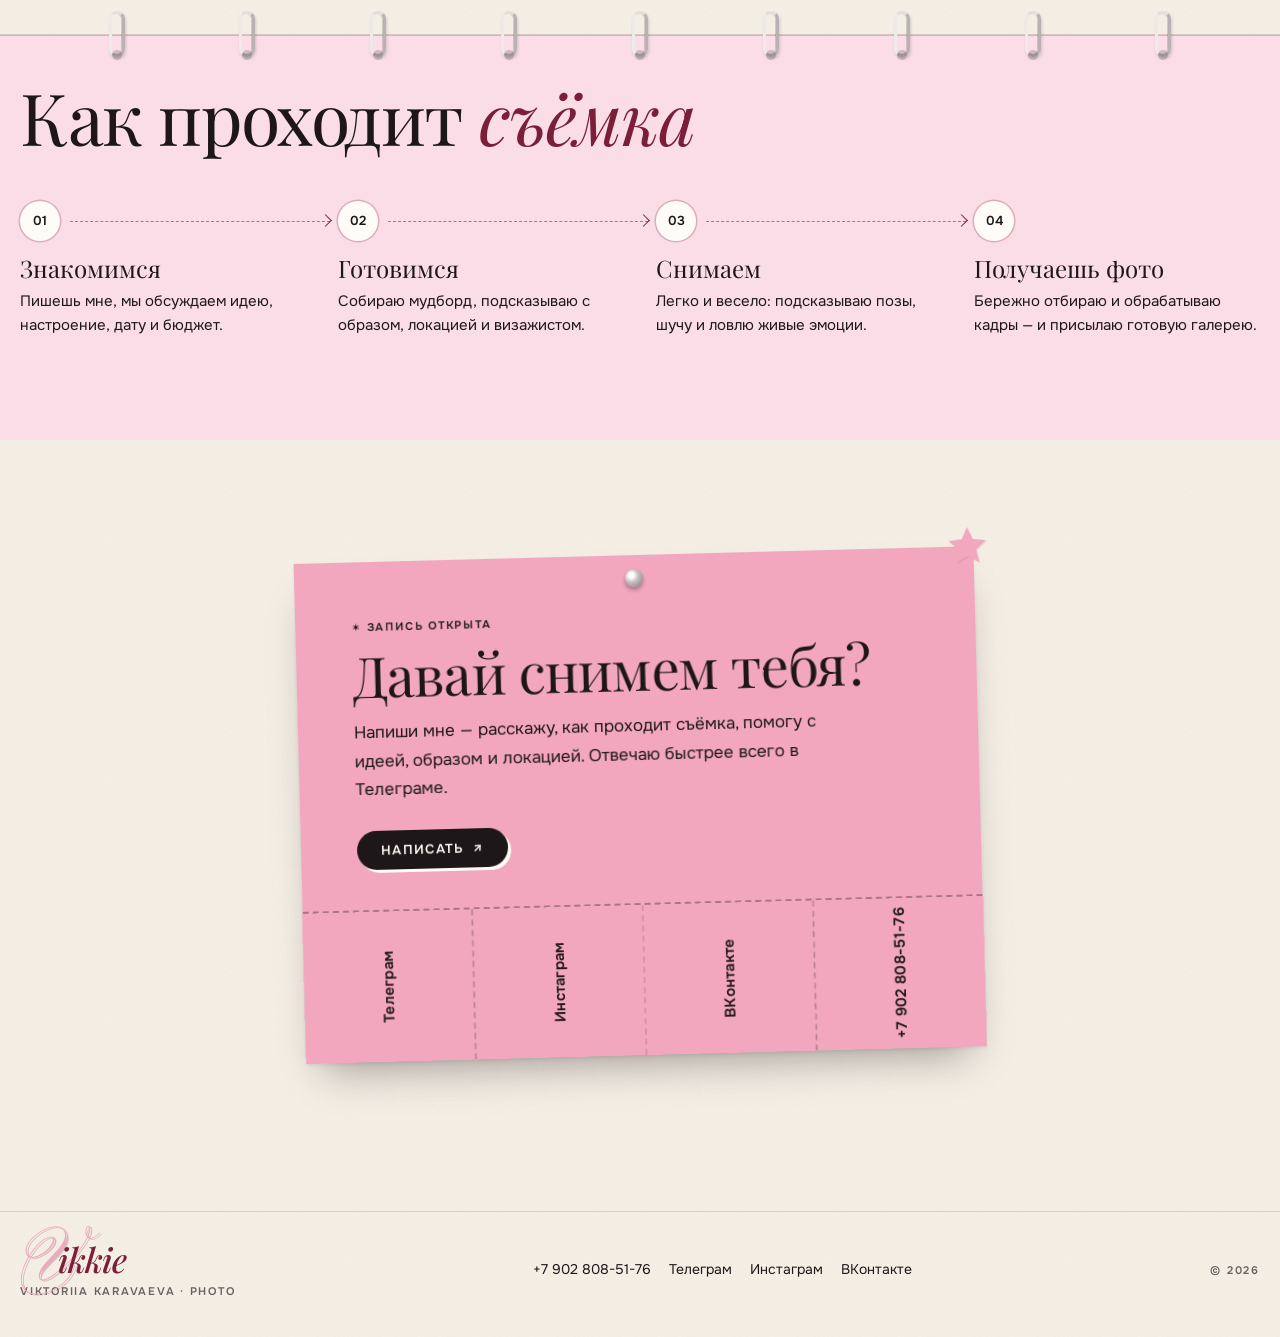
==== commit 2da644b9: "Логотип-микс: каллиграфическая V + курсив Playfair" ====
--- a/about.html
+++ b/about.html
@@ -9,6 +9,7 @@
   <link rel="preconnect" href="https://fonts.googleapis.com">
   <link rel="preconnect" href="https://fonts.gstatic.com" crossorigin>
   <link href="https://fonts.googleapis.com/css2?family=Onest:wght@400;500;600&family=Playfair+Display:ital,wght@0,400;0,500;1,400;1,500&display=swap&subset=cyrillic" rel="stylesheet">
+  <link href="https://fonts.googleapis.com/css2?family=Monsieur+La+Doulaise&text=V&display=swap" rel="stylesheet">
   <link rel="stylesheet" href="/assets/style.css">
   <script>try{var p=localStorage.getItem('vikkie-palette');if(p)document.documentElement.dataset.palette=p}catch(e){}</script>
 </head>
--- a/assets/style.css
+++ b/assets/style.css
@@ -440,3 +440,22 @@
 .fade-in { animation: fade .7s ease both; }
 @keyframes fade { from { opacity: 0; transform: translateY(14px); } to { opacity: 1; transform: none; } }
 @media (prefers-reduced-motion: reduce) { *, *::before, *::after { animation: none !important; transition: none !important; } }
+
+/* ── Логотип-микс: каллиграфическая «V» + смелый курсив Playfair ── */
+.wordmark { display: inline-flex; align-items: baseline; white-space: nowrap; }
+.wm-v {
+  font-family: "Monsieur La Doulaise", "Playfair Display", cursive; font-style: normal; font-weight: 400;
+  font-size: 1.9em; line-height: .5; color: var(--a);
+  margin-right: -.26em; position: relative; z-index: 0; transform: translateY(.06em) rotate(-4deg);
+  text-shadow: .02em .02em 0 color-mix(in srgb, var(--a-deep) 25%, transparent);
+}
+.wm-rest { position: relative; z-index: 1; font-family: var(--f-serif); font-style: italic; font-weight: 500; color: var(--a-deep); letter-spacing: -.035em; }
+.hero-name .wordmark { padding-left: .12em; }
+.hero-name .wm-v { font-size: 2em; }
+.logo .wordmark { font-size: 26px; }
+.logo .wm-v { font-size: 2.1em; margin-right: -.3em; }
+.site-footer .wm-v { margin-right: -.3em; }
+.swatch .chip .wm-rest { color: var(--paper-2); }
+.swatch .chip .wm-v { color: var(--a-deep); }.hero-name { margin-top: clamp(40px, 6vw, 72px); }
+.hero-name .full { margin-top: clamp(20px, 2.4vw, 32px); }.hero-name .wm-v { transform: translateY(-.04em) rotate(-4deg); }
+.hero-name .full { margin-top: clamp(40px, 4.6vw, 64px); }.hero-name .full { margin-top: clamp(14px, 1.6vw, 22px); padding-left: var(--rest-x, 0px); }
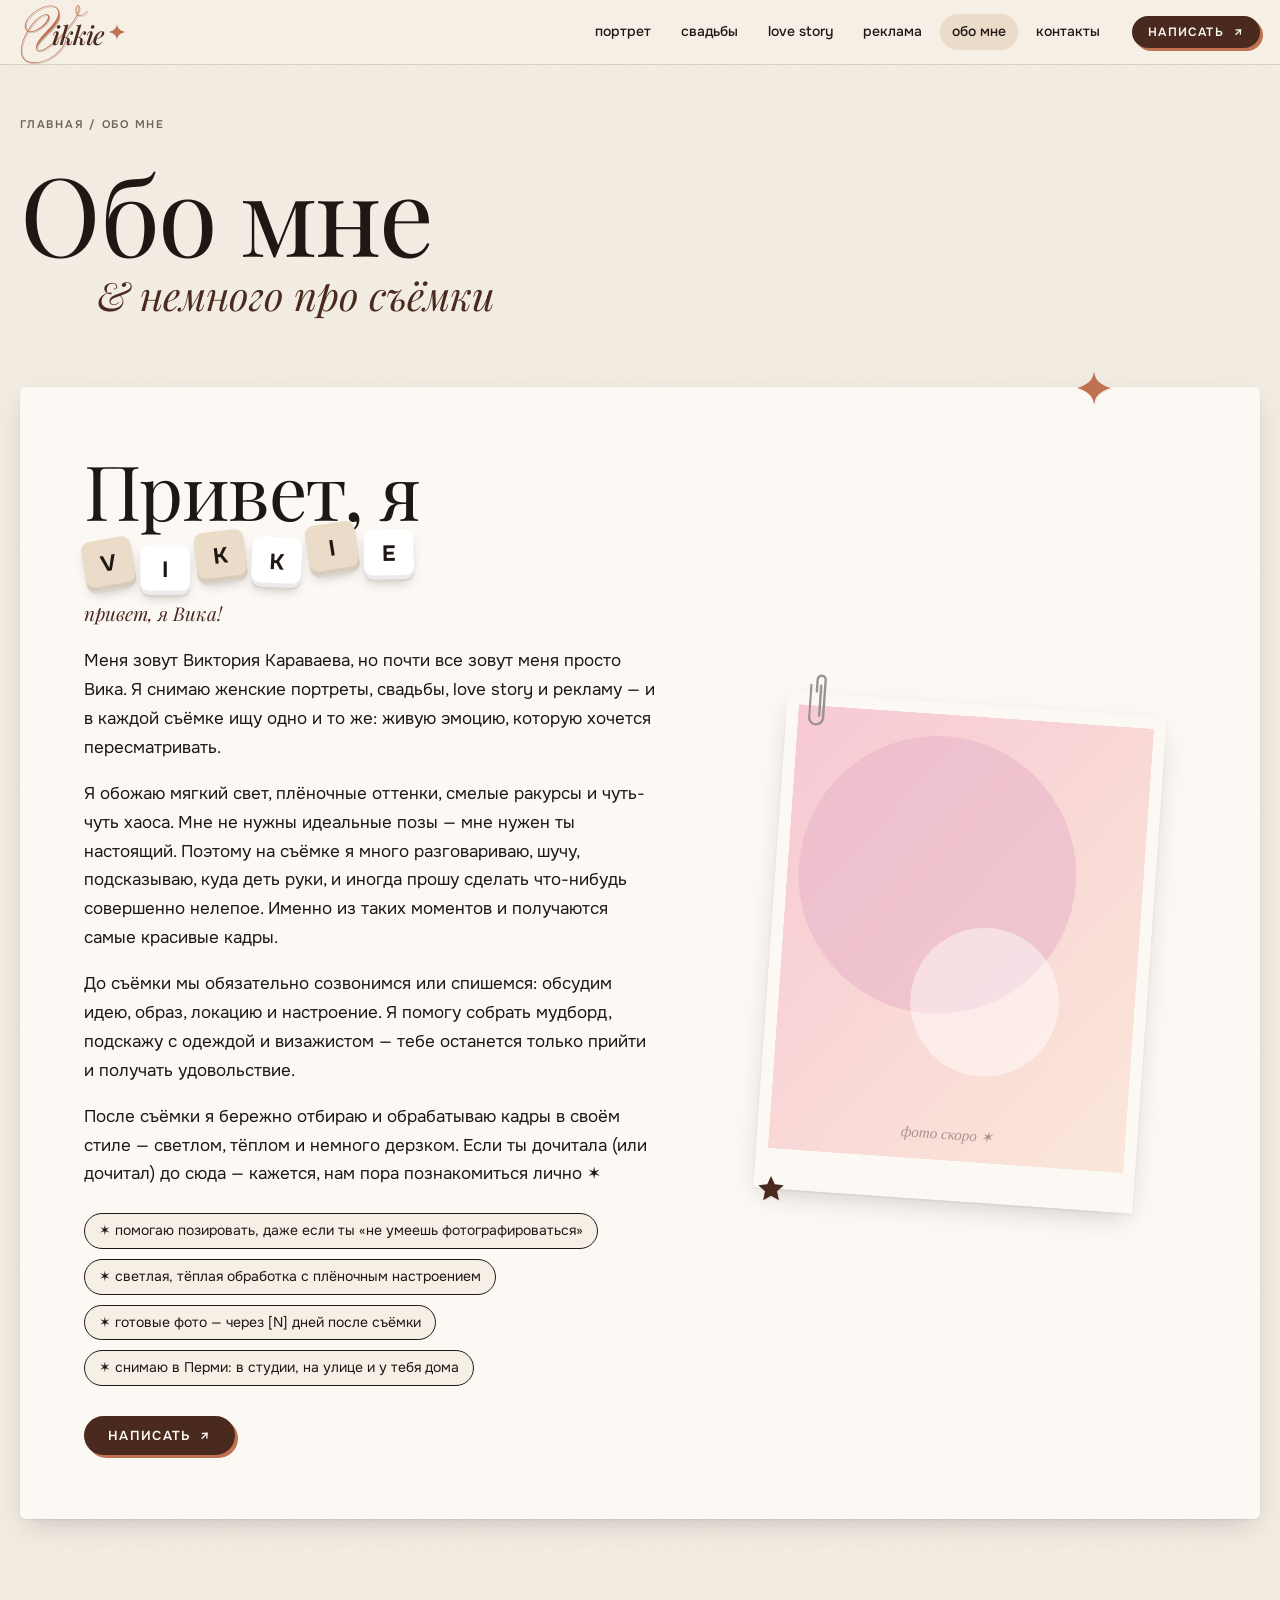
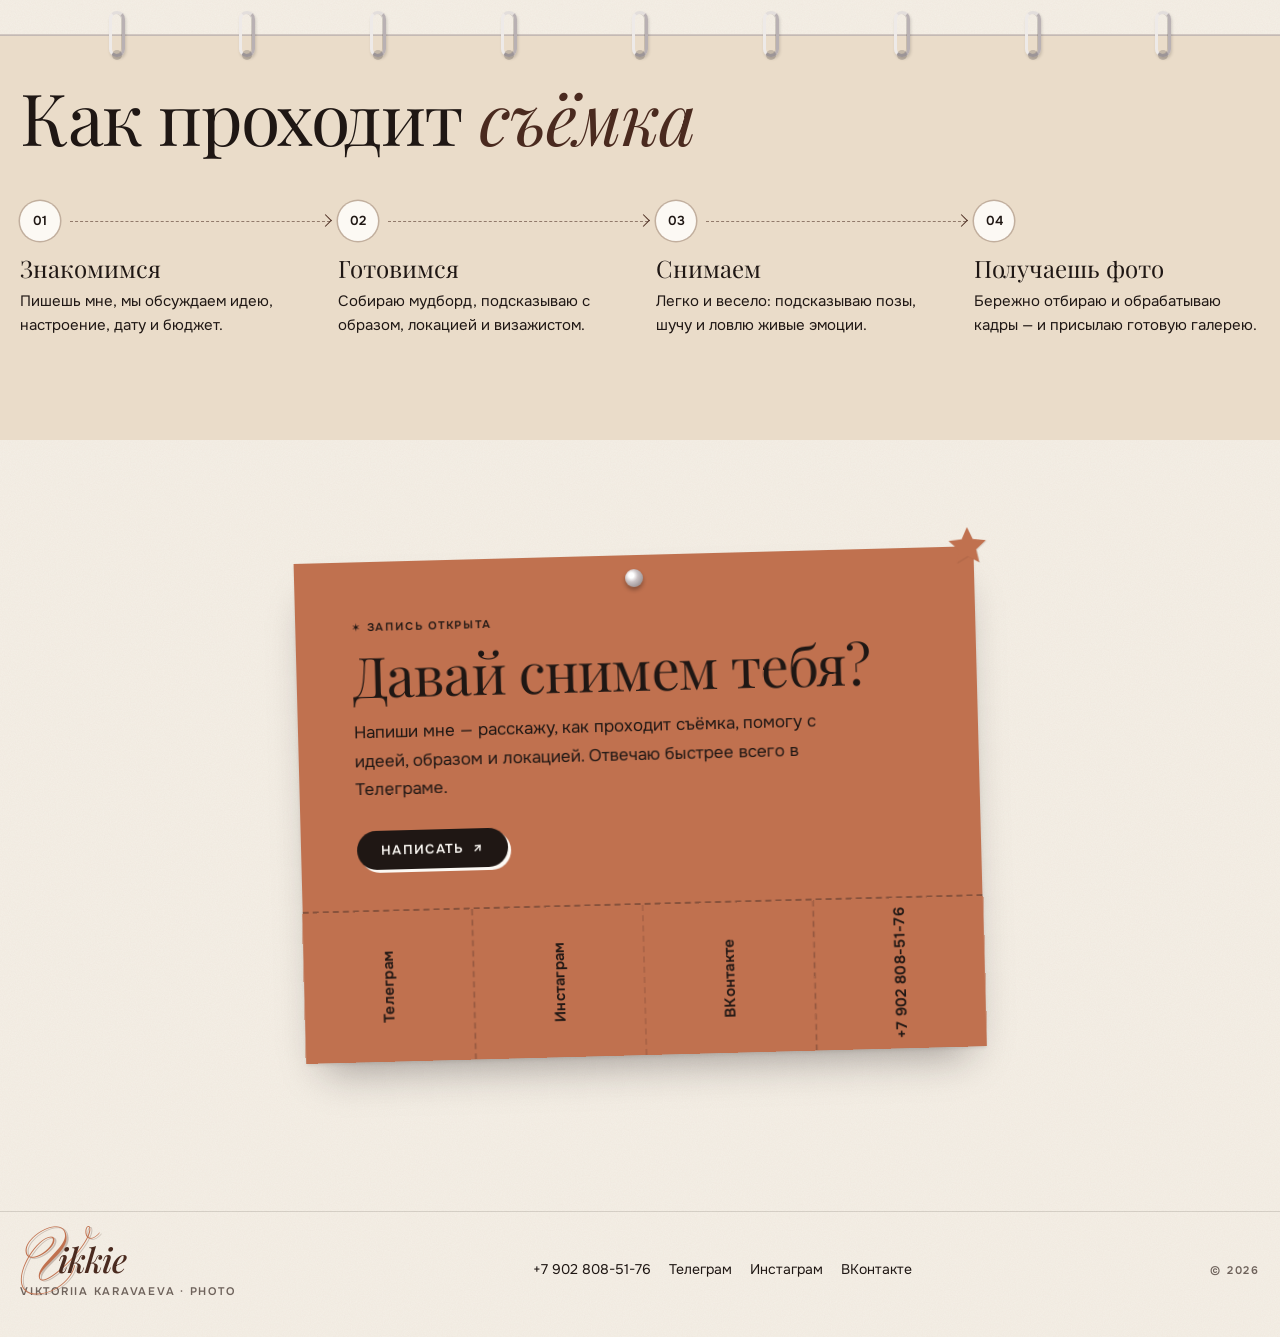
==== commit b8c22ac9: "Палитра «эспрессо», серия-коллаж city girls, блок сотрудничества, свадьба в саду, Drinkit, леопард" ====
--- a/about.html
+++ b/about.html
@@ -9,7 +9,7 @@
   <link rel="preconnect" href="https://fonts.googleapis.com">
   <link rel="preconnect" href="https://fonts.gstatic.com" crossorigin>
   <link href="https://fonts.googleapis.com/css2?family=Onest:wght@400;500;600&family=Playfair+Display:ital,wght@0,400;0,500;1,400;1,500&display=swap&subset=cyrillic" rel="stylesheet">
-  <link href="https://fonts.googleapis.com/css2?family=Monsieur+La+Doulaise&text=V&display=swap" rel="stylesheet">
+  <link href="https://fonts.googleapis.com/css2?family=Monsieur+La+Doulaise&display=swap" rel="stylesheet">
   <link rel="stylesheet" href="/assets/style.css">
   <script>try{var p=localStorage.getItem('vikkie-palette');if(p)document.documentElement.dataset.palette=p}catch(e){}</script>
 </head>
--- a/assets/style.css
+++ b/assets/style.css
@@ -458,4 +458,52 @@
 .swatch .chip .wm-rest { color: var(--paper-2); }
 .swatch .chip .wm-v { color: var(--a-deep); }.hero-name { margin-top: clamp(40px, 6vw, 72px); }
 .hero-name .full { margin-top: clamp(20px, 2.4vw, 32px); }.hero-name .wm-v { transform: translateY(-.04em) rotate(-4deg); }
-.hero-name .full { margin-top: clamp(40px, 4.6vw, 64px); }.hero-name .full { margin-top: clamp(14px, 1.6vw, 22px); padding-left: var(--rest-x, 0px); }+.hero-name .full { margin-top: clamp(40px, 4.6vw, 64px); }.hero-name .full { margin-top: clamp(14px, 1.6vw, 22px); padding-left: var(--rest-x, 0px); }
+/* ── Палитры: «эспрессо» по умолчанию (слоновая кость, шоколад, терракота) ── */
+:root, [data-palette="espresso"] {
+  --paper: #F5EFE6; --paper-2: #FCF9F4; --ink: #1F1714; --muted: #6E625B; --line: rgba(31,23,20,.14);
+  --a: #C0714F; --a-soft: #EADCC9; --a-deep: #4A2A1F; --a-2: #D8C2A3;
+}
+[data-palette="olive"] { --paper: #F3F0E6; --a: #8C8A4E; --a-soft: #E3E0CC; --a-deep: #3E2E22; --a-2: #CFC6A8; }
+[data-palette="powder"] { --paper: #F7F1E8; --a: #F2A7BF; --a-soft: #FADDE6; --a-deep: #7A1E3A; --a-2: #EFE2D2; }
+::selection { background: var(--a); color: var(--paper-2); }
+.hero .b1 { opacity: .45; }
+.hero .b3 { opacity: .25; }
+
+/* ── Серия-коллаж: огромная каллиграфия поверх разбросанных кадров ── */
+.spotlight { overflow: hidden; }
+.sp-meta { display: flex; justify-content: space-between; gap: var(--s2); color: var(--muted); border-bottom: 1px solid var(--line); padding-bottom: var(--s2); }
+.sp-stage { position: relative; height: clamp(520px, 62vw, 820px); margin-top: var(--s4); }
+.sp-ph { position: absolute; margin: 0; background: var(--paper-2); padding: 8px; box-shadow: var(--shadow); transition: transform .5s cubic-bezier(.2,.8,.2,1); }
+.sp-ph img { width: 100%; height: 100%; object-fit: cover; }
+.sp-ph:hover { transform: scale(1.04) rotate(0deg) !important; z-index: 6; }
+.sp-ph1 { width: 26%; aspect-ratio: 4/5; left: 2%; top: 6%; transform: rotate(-3deg); }
+.sp-ph2 { width: 22%; aspect-ratio: 4/5; left: 30%; top: 34%; transform: rotate(2deg); z-index: 2; }
+.sp-ph3 { width: 24%; aspect-ratio: 4/5; right: 22%; top: 2%; transform: rotate(-1.5deg); }
+.sp-ph4 { width: 20%; aspect-ratio: 4/5; right: 2%; top: 38%; transform: rotate(3deg); z-index: 2; }
+.sp-title { position: absolute; inset: 0; margin: 0; z-index: 4; pointer-events: none; font-weight: 400; color: var(--a-deep); mix-blend-mode: multiply; }
+.sp-title span { position: absolute; font-family: "Monsieur La Doulaise", "Playfair Display", cursive; line-height: .8; white-space: nowrap; }
+.sp-a { font-size: clamp(120px, 20vw, 290px); left: 14%; top: 4%; }
+.sp-b { font-size: clamp(120px, 20vw, 290px); right: 6%; bottom: 0; }
+.sp-cross { position: absolute; width: 22px; height: 22px; z-index: 5; }
+.sp-cross::before, .sp-cross::after { content: ""; position: absolute; background: var(--ink); }
+.sp-cross::before { left: 50%; top: 0; bottom: 0; width: 1px; } .sp-cross::after { top: 50%; left: 0; right: 0; height: 1px; }
+.sp-cross.c1 { left: 0; top: 50%; } .sp-cross.c2 { right: 0; top: 0; } .sp-cross.c3 { left: 56%; bottom: 4%; }
+.sp-foot { display: flex; flex-wrap: wrap; justify-content: space-between; align-items: end; gap: var(--s3); border-top: 1px solid var(--line); padding-top: var(--s3); margin-top: var(--s4); }
+.sp-foot p { margin: 0; max-width: 52ch; color: var(--muted); }
+@media (max-width: 760px) {
+  .sp-stage { height: auto; display: grid; grid-template-columns: 1fr 1fr; gap: var(--s2); padding: 70px 0 60px; }
+  .sp-ph { position: relative; inset: auto; width: auto !important; }
+  .sp-a { left: 0; top: 0; font-size: 96px; } .sp-b { right: 0; bottom: 0; font-size: 96px; }
+}
+
+/* ── Сотрудничество ── */
+.clients .wrap { max-width: 980px; }
+.clients .mono { display: block; margin-bottom: var(--s2); }
+.cl-list { list-style: none; margin: var(--s5) 0 0; padding: 0; border-top: 1px solid var(--ink); }
+.cl-list li { display: grid; grid-template-columns: minmax(0, 1fr) minmax(0, 1fr); gap: var(--s3); align-items: baseline; padding: var(--s3) 0; border-bottom: 1px solid var(--line); transition: padding .3s, color .3s; }
+.cl-list li:hover { padding-left: var(--s2); color: var(--a-deep); }
+.cl-name { font-family: var(--f-serif); font-size: clamp(32px, 4.6vw, 60px); line-height: 1; letter-spacing: -.02em; }
+.cl-list li:nth-child(even) .cl-name { font-style: italic; }
+.cl-note { color: var(--muted); font-size: 15px; }
+@media (max-width: 600px) { .cl-list li { grid-template-columns: 1fr; gap: 6px; } }
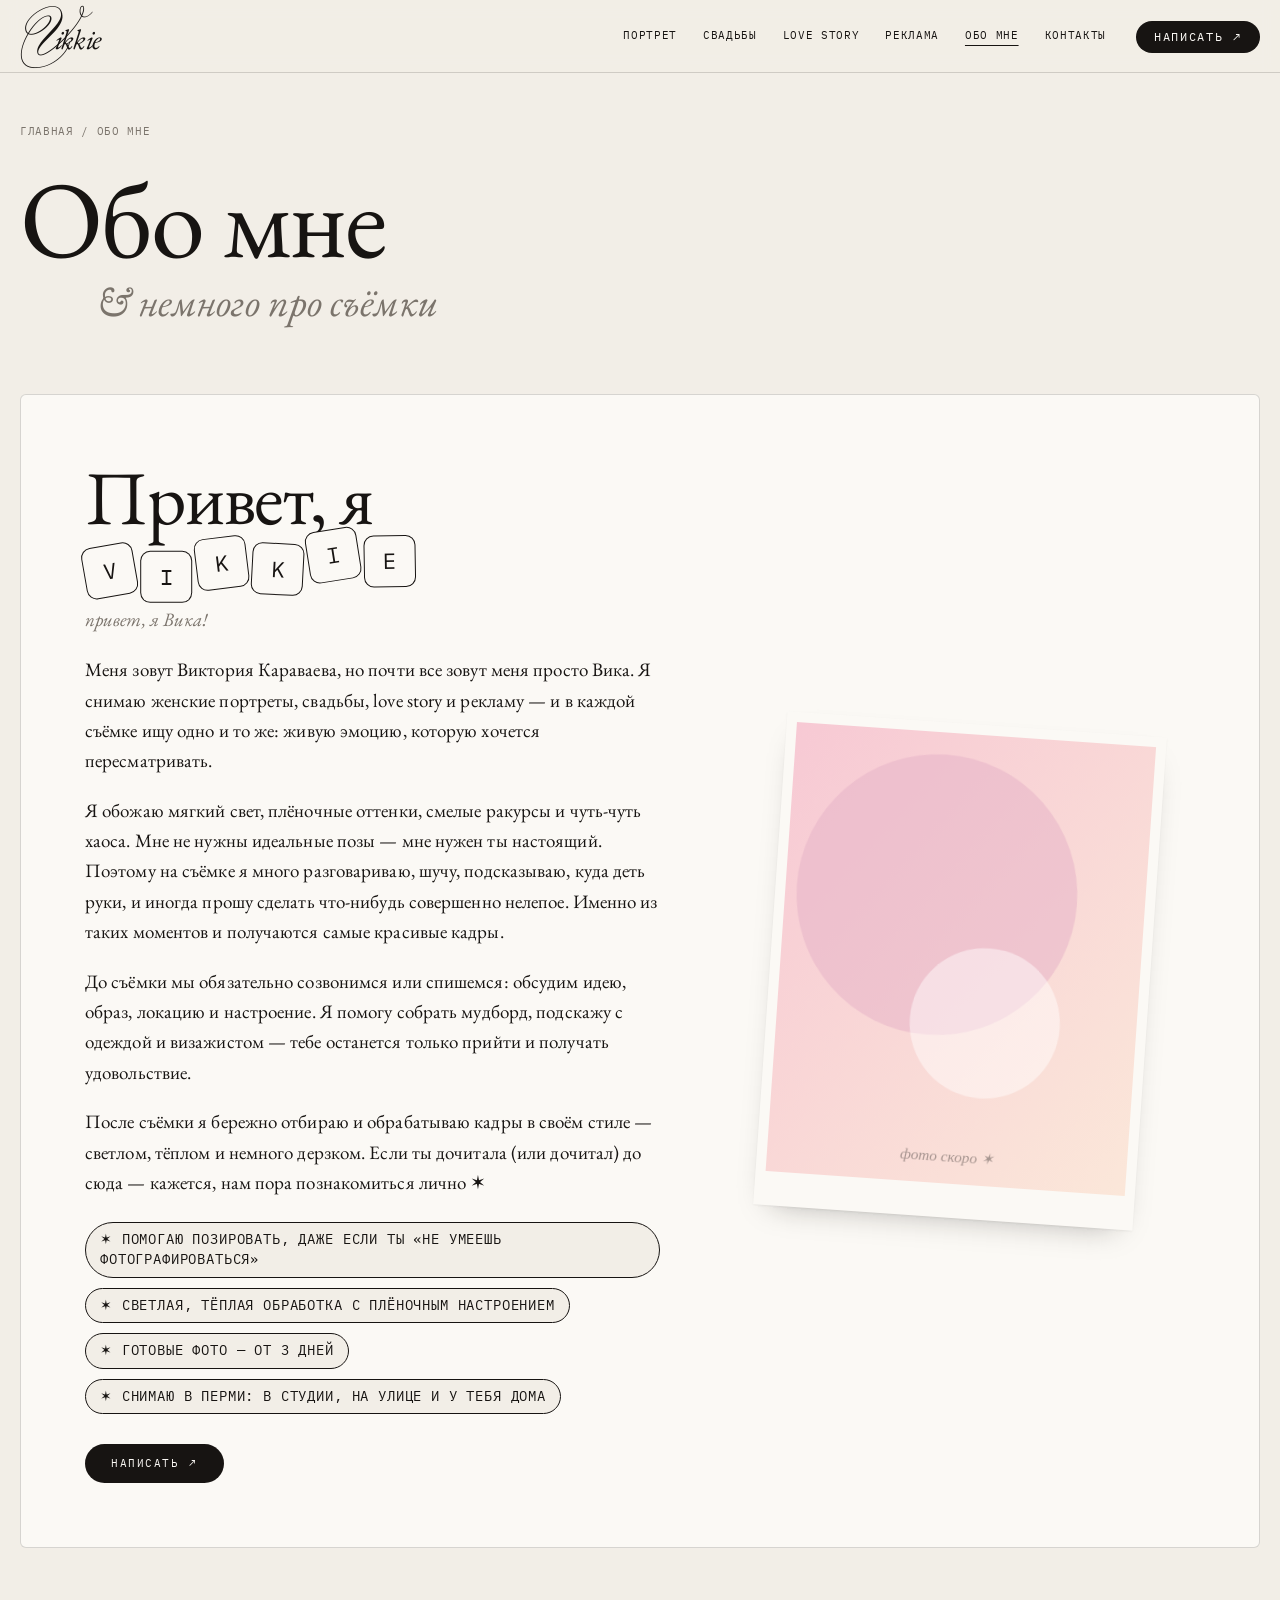
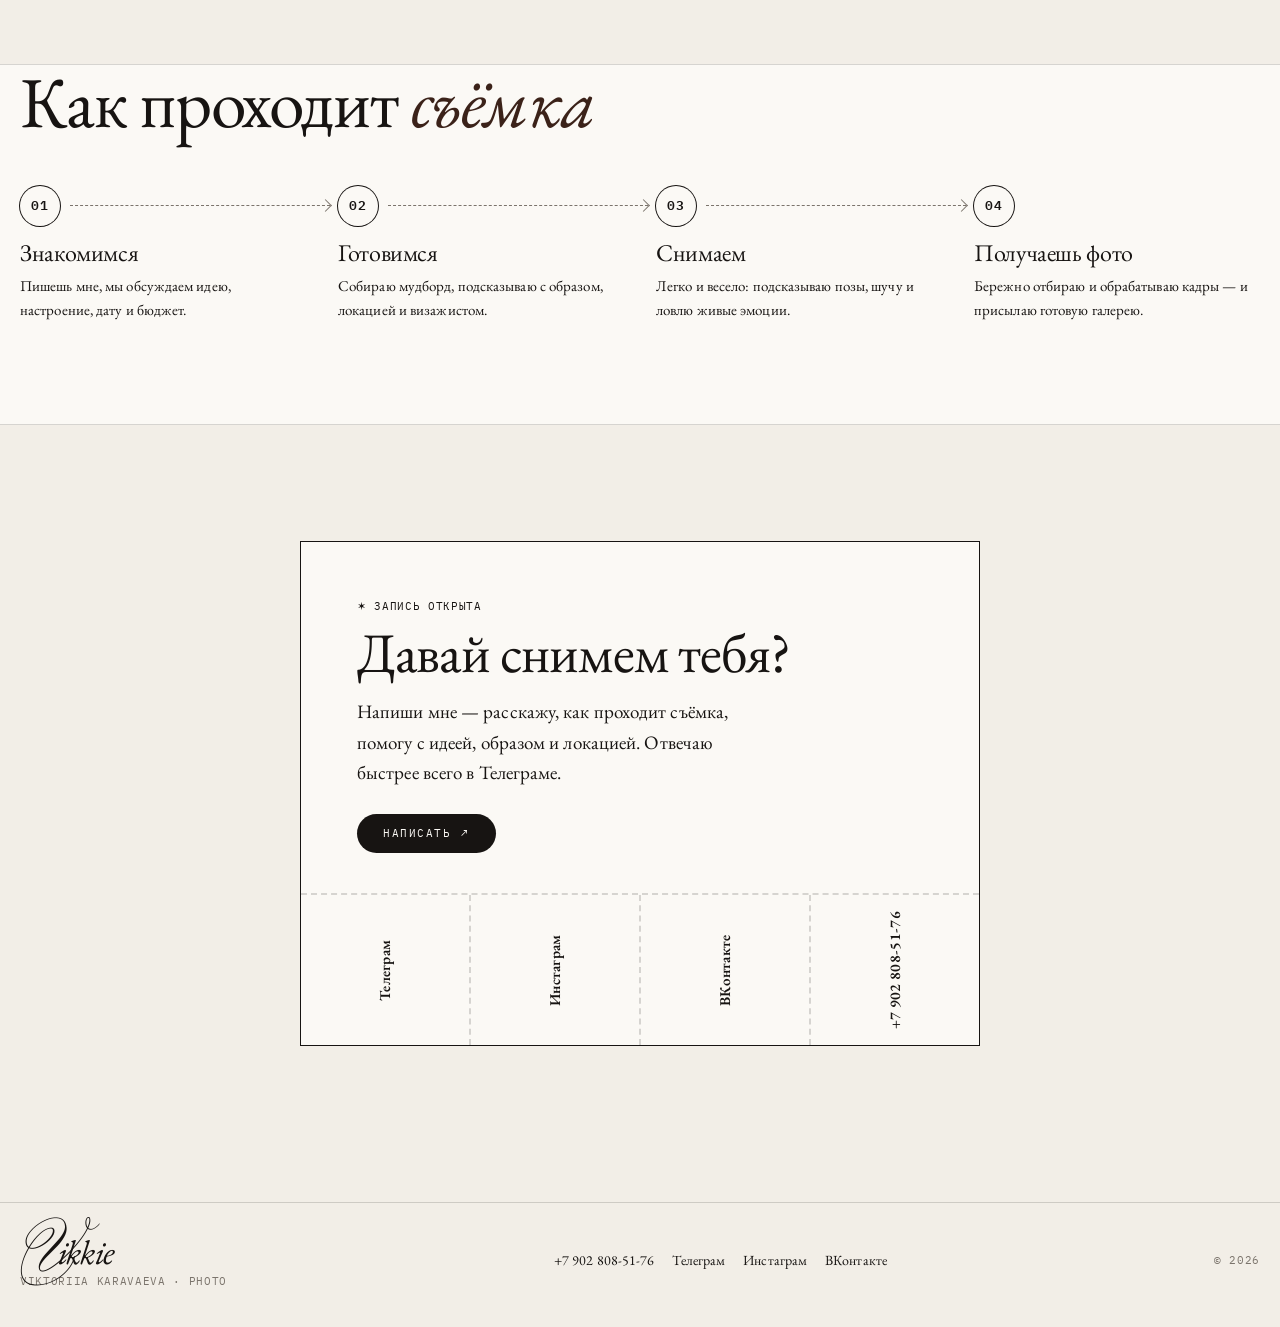
==== commit caa5eeff: "Редакционный дизайн, Vikkie/фотограф, новые фото Drinkit и свадьбы, атласная съёмка, сроки от 3 дней" ====
--- a/about.html
+++ b/about.html
@@ -8,7 +8,7 @@
   <link rel="icon" href="/assets/favicon.svg" type="image/svg+xml">
   <link rel="preconnect" href="https://fonts.googleapis.com">
   <link rel="preconnect" href="https://fonts.gstatic.com" crossorigin>
-  <link href="https://fonts.googleapis.com/css2?family=Onest:wght@400;500;600&family=Playfair+Display:ital,wght@0,400;0,500;1,400;1,500&display=swap&subset=cyrillic" rel="stylesheet">
+  <link href="https://fonts.googleapis.com/css2?family=EB+Garamond:ital,wght@0,400;0,500;1,400&family=IBM+Plex+Mono:wght@400&display=swap&subset=cyrillic" rel="stylesheet">
   <link href="https://fonts.googleapis.com/css2?family=Monsieur+La+Doulaise&display=swap" rel="stylesheet">
   <link rel="stylesheet" href="/assets/style.css">
   <script>try{var p=localStorage.getItem('vikkie-palette');if(p)document.documentElement.dataset.palette=p}catch(e){}</script>
--- a/assets/style.css
+++ b/assets/style.css
@@ -506,4 +506,136 @@
 .cl-name { font-family: var(--f-serif); font-size: clamp(32px, 4.6vw, 60px); line-height: 1; letter-spacing: -.02em; }
 .cl-list li:nth-child(even) .cl-name { font-style: italic; }
 .cl-note { color: var(--muted); font-size: 15px; }
-@media (max-width: 600px) { .cl-list li { grid-template-columns: 1fr; gap: 6px; } }+@media (max-width: 600px) { .cl-list li { grid-template-columns: 1fr; gap: 6px; } }
+/* ════════════════════════════════════════════════════════════
+   РЕДАКЦИОННЫЙ СЛОЙ (по референсам): каллиграфия + антиква + моно.
+   Тихая палитра: слоновая кость, чернила, один глубокий акцент.
+   Без градиентов, цветных пятен и «детских» заливок.
+   ════════════════════════════════════════════════════════════ */
+:root, [data-palette] {
+  --paper: #F2EEE7; --paper-2: #FBF9F5; --ink: #171412; --muted: #7B746C; --line: rgba(23,20,18,.16);
+  --a: #8A5A44; --a-soft: #E6DDD0; --a-deep: #3B2219; --a-2: #DCD2C3;
+  --f-script: "Monsieur La Doulaise", cursive;
+  --f-serif: "EB Garamond", "Cormorant Garamond", Georgia, serif;
+  --f-sans: "EB Garamond", Georgia, serif;
+  --f-mono: "IBM Plex Mono", ui-monospace, monospace;
+  --shadow: 0 1px 2px rgba(23,20,18,.06), 0 14px 30px -18px rgba(23,20,18,.35);
+}
+[data-palette="olive"] { --a: #6F6A3E; --a-deep: #2F2A1C; }
+body { background-image: none; font: 400 19px/1.6 var(--f-serif); letter-spacing: .005em; }
+::selection { background: var(--ink); color: var(--paper); }
+.mono, .nav a, .btn, .cat .tab, .cat-switch a, .facts li, .step .n, .write-menu a span.mono, .cl-note, .crumbs, .hero-name .full {
+  font-family: var(--f-mono); font-weight: 400; letter-spacing: .06em; text-transform: uppercase;
+}
+.mono { font-size: 11px; }
+.muted { color: var(--muted); }
+
+/* шапка */
+.site-header { background: color-mix(in srgb, var(--paper) 92%, transparent); }
+.site-header .wrap { min-height: 72px; }
+.nav a { font-size: 11px; padding: 6px 10px; border-radius: 0; }
+.nav a:hover, .nav a[aria-current="page"] { background: none; text-decoration: underline; text-underline-offset: 6px; }
+.logo svg { display: none; }
+
+/* кнопки: тонкие, без цветных теней */
+.btn { background: var(--ink); color: var(--paper-2); box-shadow: none; border-radius: 999px; padding: 14px 26px; font-size: 11px; letter-spacing: .14em; }
+.btn:hover { transform: none; box-shadow: none; background: var(--a-deep); }
+.btn.ghost { background: transparent; color: var(--ink); border: 1px solid var(--ink); }
+.btn.ghost:hover { background: var(--ink); color: var(--paper-2); }
+.btn.small { padding: 10px 18px; }
+
+/* логотип */
+.wordmark { color: var(--ink); }
+.wm-v { color: var(--ink); text-shadow: none; }
+.wm-rest { font-family: var(--f-serif); font-style: italic; font-weight: 400; color: var(--ink); letter-spacing: -.02em; }
+.logo .wordmark { font-size: 28px; }
+
+/* ── HERO ── */
+.hero { background: none; padding: var(--s4) 0 var(--s6); text-align: center; isolation: auto; }
+.hero .blob, .hero .spark { display: none; }
+.hero .wrap { display: block; min-height: 0; }
+.hero-meta { display: flex; justify-content: space-between; color: var(--muted); border-bottom: 1px solid var(--line); padding-bottom: var(--s2); }
+.hero-meta .live { display: inline-flex; align-items: center; gap: 8px; color: var(--ink); }
+.hero-meta .live i { width: 7px; height: 7px; border-radius: 50%; background: var(--a); animation: pulse 2s infinite; }
+.hero-name { margin: clamp(28px, 4vw, 56px) 0 0; display: flex; justify-content: center; }
+.hero-name .wordmark { padding: 0; font-size: clamp(84px, 12.5vw, 190px); line-height: 1; }
+.hero-name .wm-v { font-size: 2.05em; line-height: .4; margin-right: -.22em; transform: translateY(.08em); }
+.hero-name .wordmark .ch:hover { color: var(--a); }
+.hero-sub { display: grid; grid-template-columns: 1fr auto 1fr; align-items: baseline; gap: var(--s3); margin: var(--s3) 0 var(--s4); }
+.hs-left { text-align: left; font-style: italic; font-size: 20px; }
+.hs-mid { font-size: clamp(22px, 2.4vw, 30px); }
+.hs-mid .word { font-style: italic; color: var(--a); transition: opacity .35s, transform .35s; display: inline-block; }
+.hs-mid .word.out { opacity: 0; transform: translateY(.3em); }
+.hs-right { text-align: right; color: var(--muted); }
+
+/* лента кадров */
+.strip { position: relative; }
+.strip-track { display: flex; gap: 24px; overflow-x: auto; scroll-snap-type: x mandatory; scrollbar-width: none; padding-bottom: 4px; }
+.strip-track::-webkit-scrollbar { display: none; }
+.strip-item { flex: 0 0 calc((100% - 48px) / 3); scroll-snap-align: start; text-decoration: none; text-align: left; }
+.strip-item img { width: 100%; aspect-ratio: 4 / 5; object-fit: cover; transition: filter .5s; filter: saturate(.9); }
+.strip-item:hover img { filter: saturate(1.05); }
+.strip-item span { display: block; margin-top: 10px; color: var(--muted); }
+.strip-btn { position: absolute; top: calc(50% - 24px); width: 48px; height: 48px; border-radius: 50%; border: 1px solid var(--ink); background: var(--paper-2); cursor: pointer; font-size: 18px; transition: background .2s, color .2s; }
+.strip-btn:hover { background: var(--ink); color: var(--paper-2); }
+.strip-btn.prev { left: -24px; } .strip-btn.next { right: -24px; }
+.hero-foot { display: flex; flex-wrap: wrap; justify-content: space-between; align-items: center; gap: var(--s3); margin-top: var(--s4); padding-top: var(--s3); border-top: 1px solid var(--line); text-align: left; }
+.hero-foot .hero-tagline { margin: 0; max-width: 46ch; font-size: 19px; color: var(--ink); }
+@media (max-width: 860px) {
+  .hero-sub { grid-template-columns: 1fr; gap: 6px; } .hs-left, .hs-right { text-align: center; }
+  .strip-item { flex-basis: 72%; }
+  .strip-btn { display: none; }
+}
+
+/* бегущая строка: тонкая, чернилами */
+.marquee { background: none; color: var(--ink); border-block: 1px solid var(--ink); transform: none; margin: 0; }
+.marquee-track span { font-family: var(--f-serif); font-style: italic; }
+.marquee-track span::after { content: "·"; color: var(--muted); }
+
+/* заголовки */
+.h-big, .h-serif, .flyer h2, .page-title h1, .cat h3, .step h3, .cl-name { font-family: var(--f-serif); font-weight: 400; letter-spacing: -.015em; }
+.h-big .script, .h-serif em, .italic-accent { font-style: italic; color: var(--a-deep); }
+.note { font-family: var(--f-serif); font-style: italic; color: var(--muted); }
+.lead { font-size: clamp(19px, 1.6vw, 21px); }
+
+/* полароиды тише */
+.polaroid { padding: 10px 10px 34px; }
+.tape::before, .tape.pink::before { background: color-mix(in srgb, var(--a-2) 70%, transparent); }
+.clip, .star { display: none; }
+.polaroid .cat-tag { background: var(--paper-2); color: var(--ink); border: 1px solid var(--line); font-family: var(--f-mono); }
+.m-fill { border-color: var(--line); background: none; }
+.m-fill .fill-text { color: var(--ink); font-family: var(--f-serif); }
+
+/* блоки, которые были розовыми */
+.process { background: var(--paper-2); border-block: 1px solid var(--line); }
+.process .rings { display: none; }
+.step .n b { background: none; box-shadow: 0 0 0 1px var(--ink); }
+.step .n .link { border-top-color: var(--muted); }
+.step .n .link::after { border-color: var(--muted); }
+.flyer { background: var(--paper-2); transform: none; border: 1px solid var(--ink); box-shadow: none; }
+.flyer .pin { display: none; }
+.flyer .btn { background: var(--ink); box-shadow: none; }
+.tabs { border-top-color: var(--line); }
+.tabs a { background: var(--paper-2); border-left-color: var(--line); }
+.tabs a:hover { background: var(--ink); color: var(--paper-2); }
+.about-card { box-shadow: none; border: 1px solid var(--line); background: var(--paper-2); }
+.keys span, .keys span:nth-child(odd) { background: var(--paper-2); box-shadow: 0 0 0 1px var(--ink); font-family: var(--f-mono); font-weight: 400; }
+.cat { box-shadow: none; border: 1px solid var(--line); }
+.cat .tab, .cat:nth-child(even) .tab { background: var(--paper-2); border: 1px solid var(--line); border-bottom: 0; }
+.cat .hand { color: var(--muted); font-family: var(--f-serif); font-style: italic; }
+.cat-switch a[aria-current="page"], .cat-switch a:hover { background: var(--ink); border-color: var(--ink); color: var(--paper-2); }
+.page-title .script { color: var(--muted); font-family: var(--f-serif); font-style: italic; }
+.write-menu { transform: none; border: 1px solid var(--line); box-shadow: var(--shadow); }
+.write-menu a:hover { background: var(--a-soft); }
+.write-menu .ico { color: var(--ink); }
+
+/* серия-коллаж: тонкая чёрная каллиграфия, как в «Out of Office» */
+.sp-title { color: var(--ink); mix-blend-mode: normal; }
+.sp-ph { padding: 0; box-shadow: none; }
+/* «Vikkie» и под ним «фотограф» */
+.hero-role { margin: clamp(10px, 1.4vw, 18px) 0 0; font-family: var(--f-serif); font-weight: 400; font-size: clamp(18px, 1.8vw, 24px); letter-spacing: .5em; text-indent: .5em; text-transform: uppercase; color: var(--ink); }
+.hero-shoot { margin: var(--s3) 0 var(--s5); font-size: clamp(18px, 1.6vw, 22px); color: var(--muted); }
+.hero-shoot .word { font-style: italic; color: var(--a); display: inline-block; transition: opacity .35s, transform .35s; }
+.hero-shoot .word.out { opacity: 0; transform: translateY(.3em); }
+.hero-name { margin-top: clamp(40px, 5vw, 72px); }
+.strip-item img { object-position: 62% 62%; }
